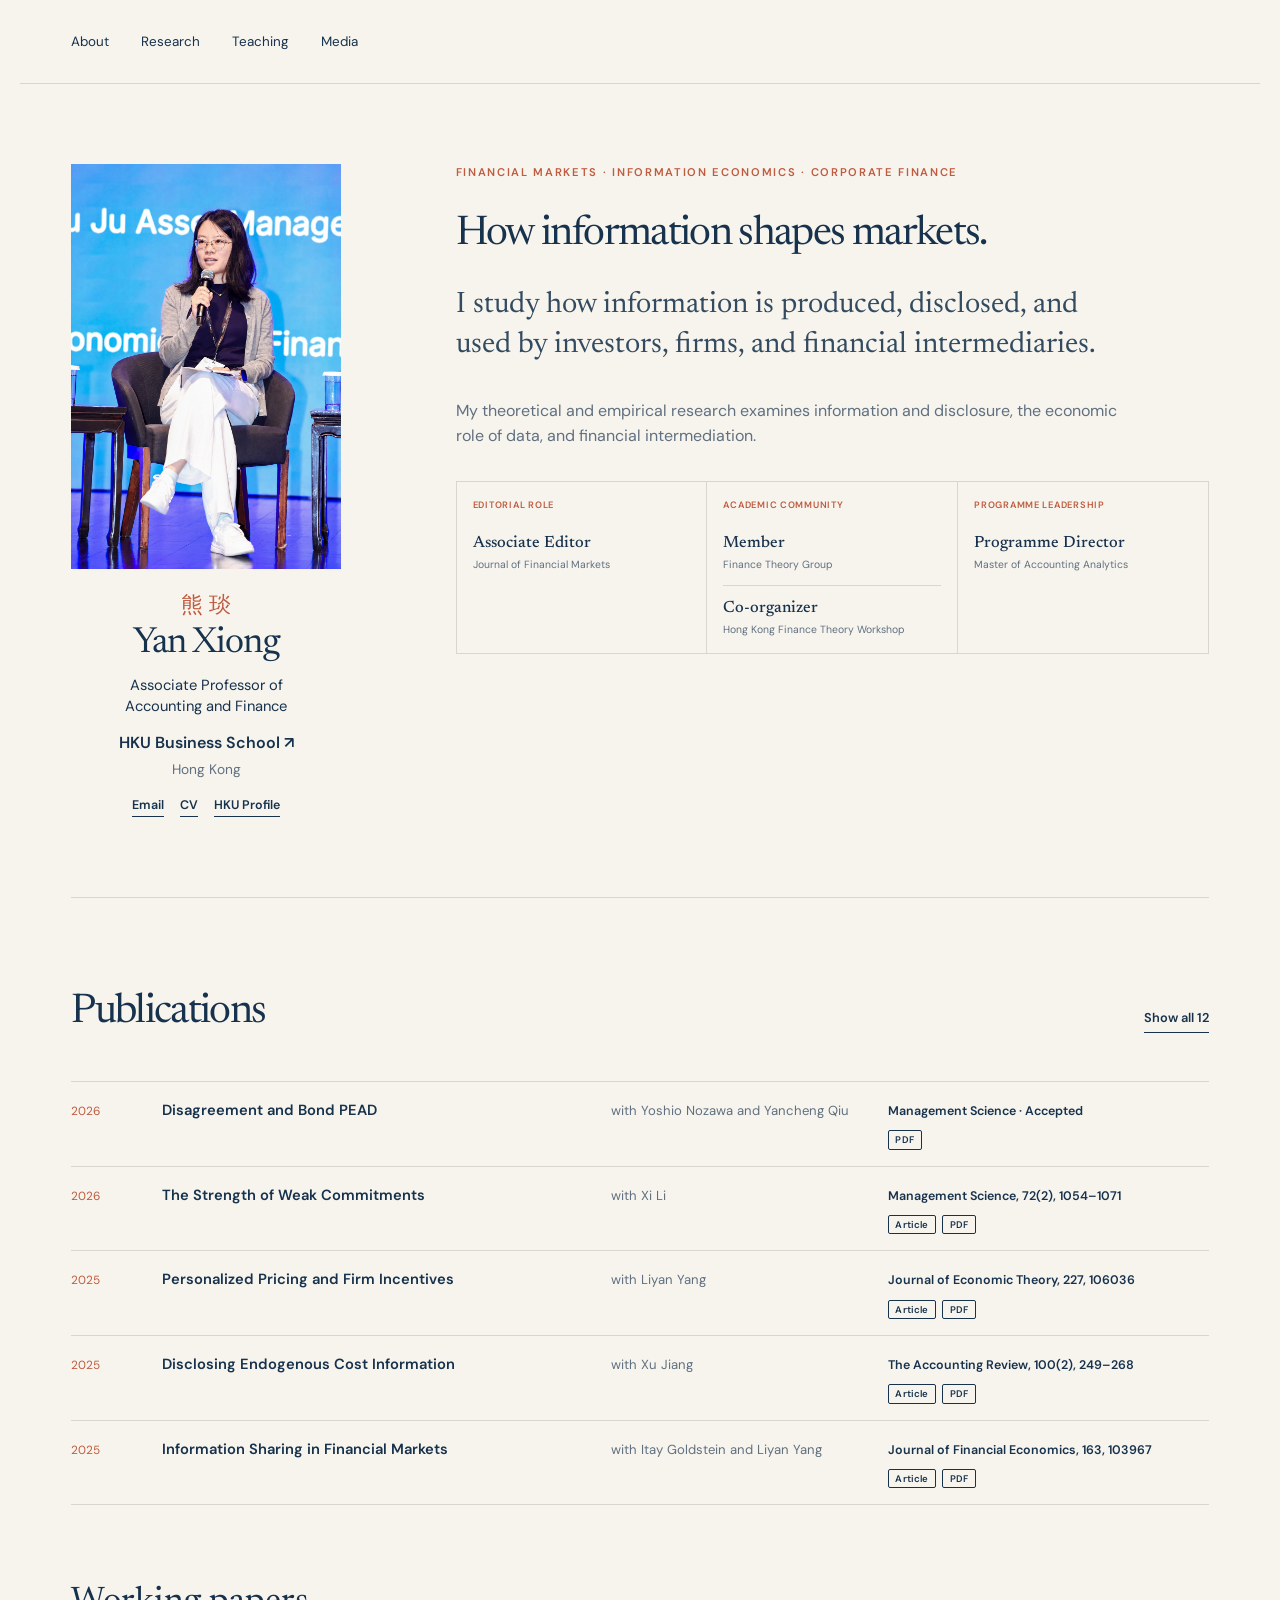
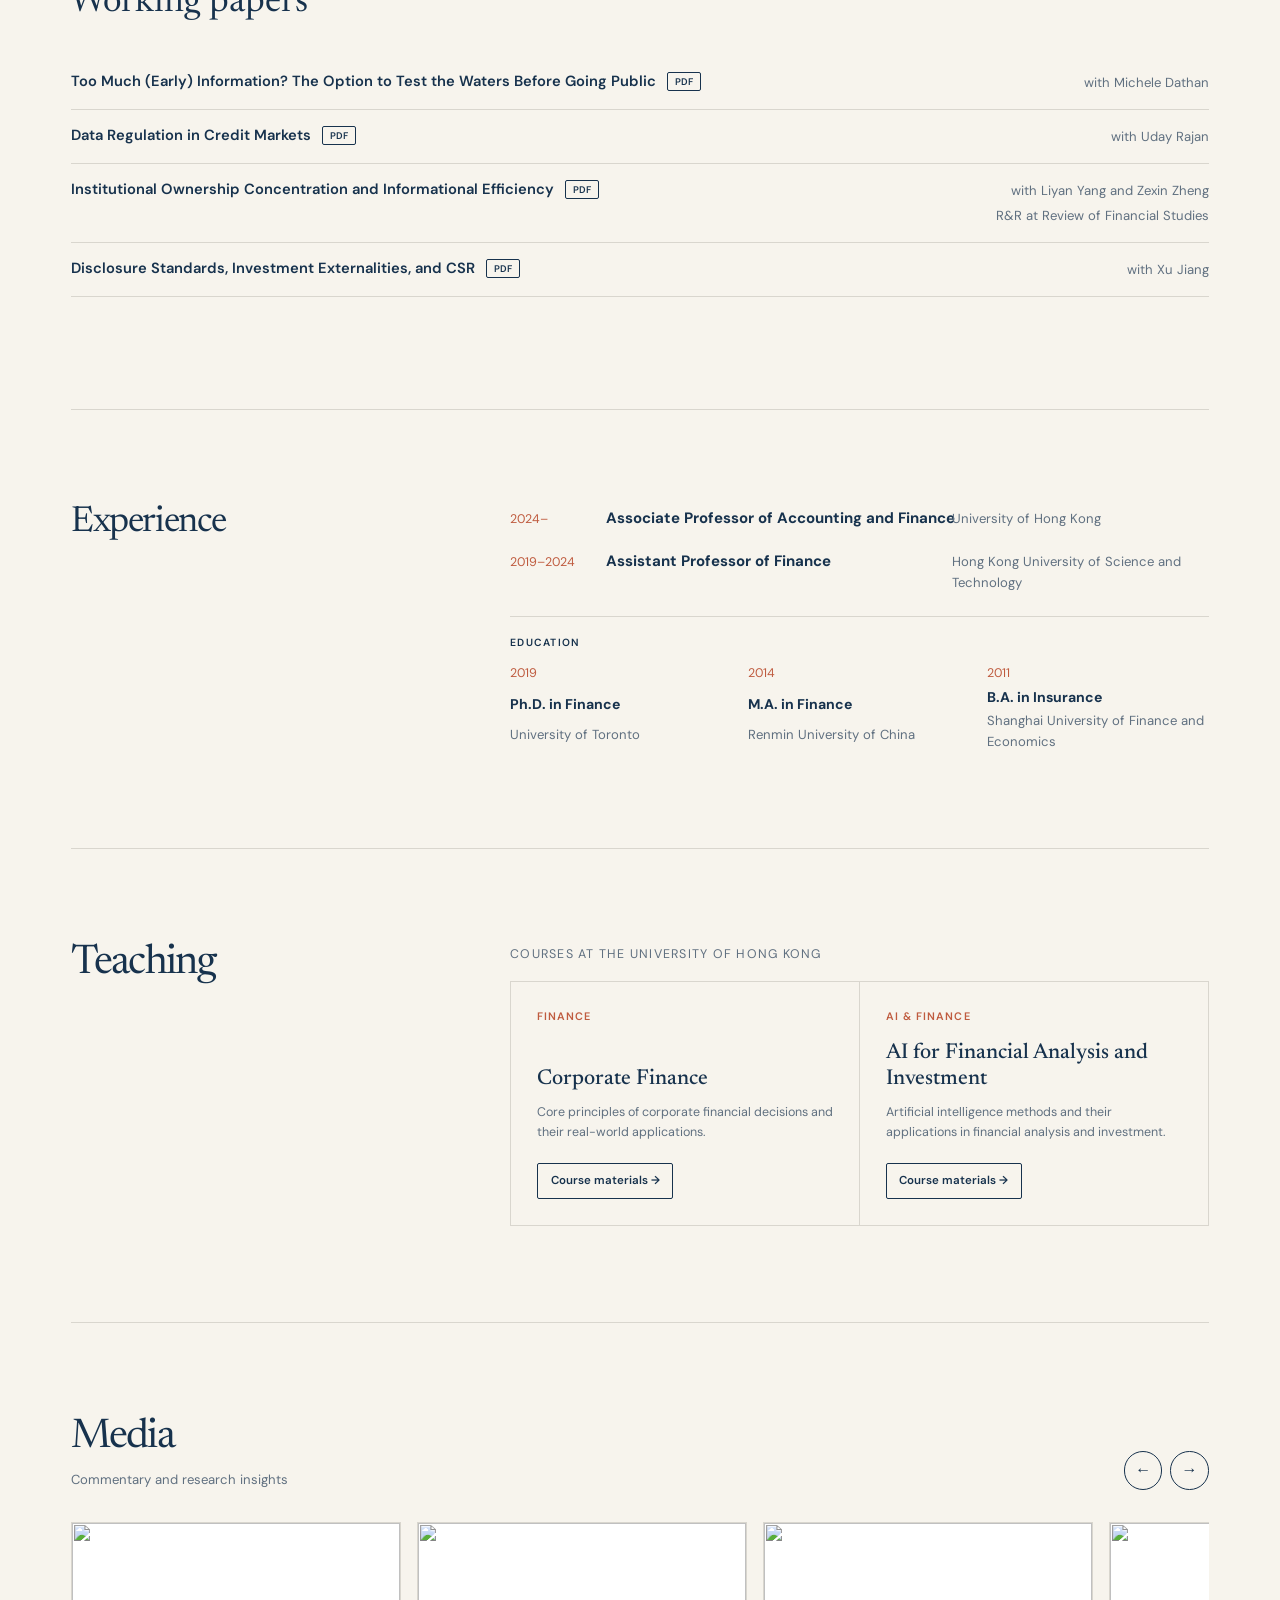
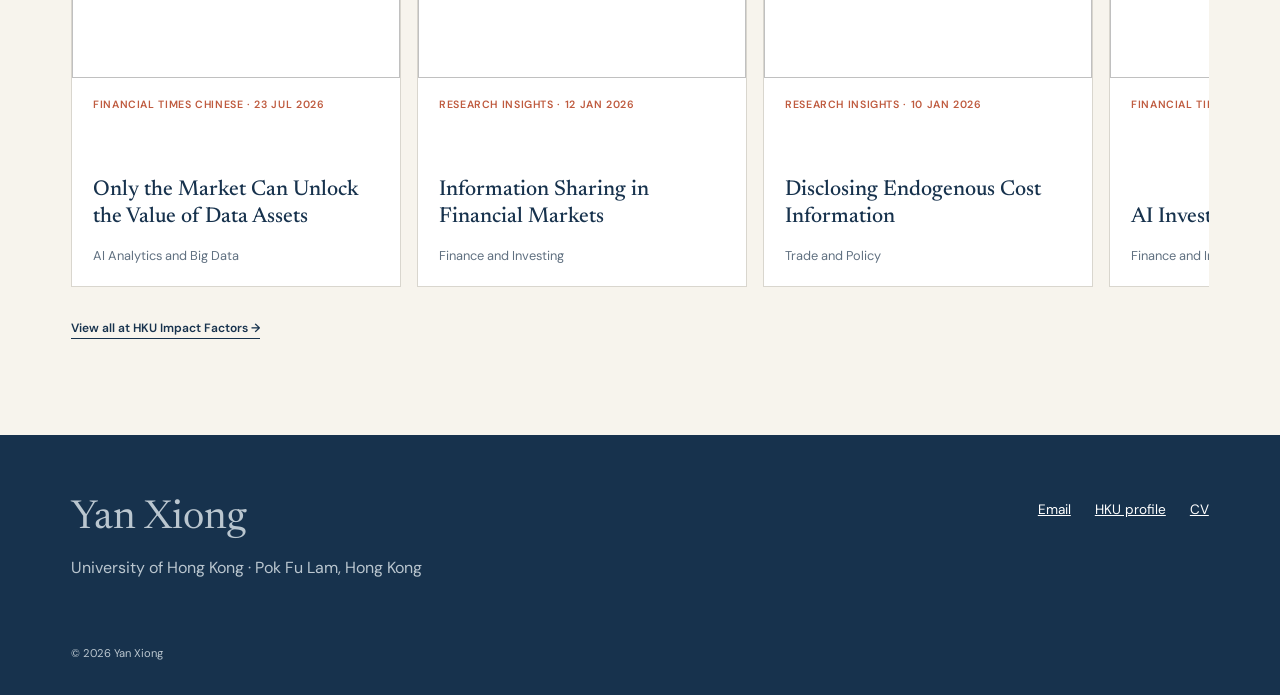
==== index.html @ a2488eec "Match working paper typography" ====
<!doctype html>
<html lang="en">
<head>
  <meta charset="utf-8">
  <meta name="viewport" content="width=device-width, initial-scale=1">
  <meta name="description" content="Yan Xiong is an Associate Professor of Accounting and Finance at the University of Hong Kong.">
  <meta name="theme-color" content="#17324d">
  <link rel="canonical" href="https://xiongyan2224.github.io/">
  <meta property="og:type" content="profile">
  <meta property="og:title" content="Yan Xiong | University of Hong Kong">
  <meta property="og:description" content="Yan Xiong is an Associate Professor of Accounting and Finance at the University of Hong Kong.">
  <meta property="og:url" content="https://xiongyan2224.github.io/">
  <meta property="og:image" content="https://xiongyan2224.github.io/assets/yan-xiong-full.png">
  <title>Yan Xiong | University of Hong Kong</title>
  <link rel="preconnect" href="https://fonts.googleapis.com">
  <link rel="preconnect" href="https://fonts.gstatic.com" crossorigin>
  <link href="https://fonts.googleapis.com/css2?family=DM+Sans:wght@400;500;600&family=Newsreader:opsz,wght@6..72,400;6..72,500&display=swap" rel="stylesheet">
  <link rel="stylesheet" href="styles.css?v=20260817-3">
  <script type="application/ld+json">
  {
    "@context": "https://schema.org",
    "@type": "Person",
    "name": "Yan Xiong",
    "alternateName": "熊琰",
    "url": "https://xiongyan2224.github.io/",
    "image": "https://xiongyan2224.github.io/assets/yan-xiong-full.png",
    "jobTitle": "Associate Professor of Accounting and Finance",
    "affiliation": {
      "@type": "CollegeOrUniversity",
      "name": "The University of Hong Kong",
      "url": "https://www.hku.hk/"
    },
    "sameAs": [
      "https://www.hkubs.hku.hk/people/yan-xiong/",
      "https://www.financetheory.org/members/yan-xiong"
    ]
  }
  </script>
</head>
<body>
  <a class="skip-link" href="#main">Skip to content</a>
  <header class="site-header">
    <nav aria-label="Primary navigation">
      <a href="#top">About</a>
      <a href="#research">Research</a>
      <a href="#teaching">Teaching</a>
      <a href="#media">Media</a>
    </nav>
  </header>

  <main id="main">
    <section class="hero" id="top">
      <aside class="profile" aria-label="Profile">
        <div class="portrait"><img src="assets/yan-xiong-full.png" alt="Yan Xiong speaking at a conference"></div>
        <p class="chinese-name">熊 琰</p>
        <h1>Yan Xiong</h1>
        <p class="role">Associate Professor of<br>Accounting and Finance</p>
        <a class="institution" href="https://www.hkubs.hku.hk/people/yan-xiong/">HKU Business School <span aria-hidden="true">↗</span></a>
        <p class="location">Hong Kong</p>
        <div class="profile-links"><a href="mailto:yanxiong@hku.hk">Email</a><a href="Academic_CV.pdf?v=20260817-2">CV</a><a href="https://www.hkubs.hku.hk/people/yan-xiong/">HKU Profile</a></div>
      </aside>
      <div class="hero-copy">
        <p class="eyebrow">Financial markets · Information economics · Corporate finance</p>
        <h2>How information shapes markets.</h2>
        <p class="intro">I study how information is produced, disclosed, and used by investors, firms, and financial intermediaries.</p>
        <p class="hero-detail">My theoretical and empirical research examines information and disclosure, the economic role of data, and financial intermediation.</p>
        <div class="academic-roles" aria-label="Academic roles">
          <div class="academic-role"><span>Editorial role</span><a href="https://www.sciencedirect.com/journal/journal-of-financial-markets/about/editorial-board"><strong>Associate Editor</strong><small>Journal of Financial Markets</small></a></div>
          <div class="academic-role"><span>Academic community</span><a href="https://www.financetheory.org/members/yan-xiong"><strong>Member</strong><small>Finance Theory Group</small></a><a class="secondary-role" href="https://sites.google.com/view/hongkongfinancetheoryworkshop"><strong>Co-organizer</strong><small>Hong Kong Finance Theory Workshop</small></a></div>
          <div class="academic-role"><span>Programme leadership</span><a href="https://masters.hkubs.hku.hk/our-programmes/master-of-accounting-analytics/"><strong>Programme Director</strong><small>Master of Accounting Analytics</small></a></div>
        </div>
      </div>
    </section>

    <section class="section" id="research" aria-labelledby="publications-title">
      <div class="section-heading">
        <div>
          <h2 id="publications-title">Publications</h2>
        </div>
        <button class="filter-toggle" type="button" aria-expanded="false" aria-controls="older-publications">Show all 12</button>
      </div>

      <ol class="papers">
        <li>
          <div class="paper-year">2026</div>
          <div><h3>Disagreement and Bond PEAD</h3><p>with Yoshio Nozawa and Yancheng Qiu</p><span class="journal">Management Science · Accepted</span><span class="paper-links"><a href="published-papers/2026_Bond_PEAD.pdf">PDF</a></span></div>
        </li>
        <li>
          <div class="paper-year">2026</div>
          <div><h3>The Strength of Weak Commitments</h3><p>with Xi Li</p><span class="journal">Management Science, 72(2), 1054–1071</span><span class="paper-links"><a href="https://doi.org/10.1287/mnsc.2023.02020">Article</a><a href="published-papers/2026_mgs_LiXIONG.pdf">PDF</a></span></div>
        </li>
        <li>
          <div class="paper-year">2025</div>
          <div><h3>Personalized Pricing and Firm Incentives</h3><p>with Liyan Yang</p><span class="journal">Journal of Economic Theory, 227, 106036</span><span class="paper-links"><a href="https://doi.org/10.1016/j.jet.2025.106036">Article</a><a href="published-papers/2025_PersonalizedPricing.pdf">PDF</a></span></div>
        </li>
        <li>
          <div class="paper-year">2025</div>
          <div><h3>Disclosing Endogenous Cost Information</h3><p>with Xu Jiang</p><span class="journal">The Accounting Review, 100(2), 249–268</span><span class="paper-links"><a href="https://doi.org/10.2308/TAR-2023-0296">Article</a><a href="published-papers/2025_Disclosing_Endogenous_Cost.pdf">PDF</a></span></div>
        </li>
        <li>
          <div class="paper-year">2025</div>
          <div><h3>Information Sharing in Financial Markets</h3><p>with Itay Goldstein and Liyan Yang</p><span class="journal">Journal of Financial Economics, 163, 103967</span><span class="paper-links"><a href="https://doi.org/10.1016/j.jfineco.2024.103967">Article</a><a href="published-papers/2025_InfoSharing.pdf">PDF</a></span></div>
        </li>
      </ol>

      <ol class="papers papers-older" id="older-publications" start="6" hidden>
        <li><div class="paper-year">2023</div><div><h3>Secret and Overt Information Acquisition in Financial Markets</h3><p>with Liyan Yang</p><span class="journal">Review of Financial Studies, 36(9), 3643–3692</span><span class="paper-links"><a href="https://doi.org/10.1093/rfs/hhad018">Article</a><a href="published-papers/2023_SecretOvert.pdf">PDF</a></span></div></li>
        <li><div class="paper-year">2023</div><div><h3>Why Is Certified Financial Reporting Mandatory? A Real Effects Perspective</h3><p>with Xu Jiang and Baohua Xin</p><span class="journal">Journal of Accounting Research, 61(1), 377–413</span><span class="paper-links"><a href="https://doi.org/10.1111/1475-679X.12469">Article</a><a href="published-papers/2023_Certified.pdf">PDF</a></span></div></li>
        <li><div class="paper-year">2023</div><div><h3>Channel Coordination of Storable Goods</h3><p>with Xi Li and Krista Li</p><span class="journal">Marketing Science, 42(3), 538–550</span><span class="paper-links"><a href="https://doi.org/10.1287/mksc.2022.1394">Article</a><a href="published-papers/2023_mktsci_full-copy.pdf">PDF</a></span></div></li>
        <li><div class="paper-year">2022</div><div><h3>Economic Consequences of Managerial Compensation Contract Disclosure</h3><p>with Xu Jiang</p><span class="journal">Journal of Accounting and Economics, 73(2–3), 101489</span><span class="paper-links"><a href="https://doi.org/10.1016/j.jacceco.2022.101489">Article</a><a href="published-papers/2022_EconomicConsequence.pdf">PDF</a></span></div></li>
        <li><div class="paper-year">2022</div><div><h3>Skill Acquisition and Data Sales</h3><p>with Shiyang Huang and Liyan Yang</p><span class="journal">Management Science, 68(8), 6116–6144</span><span class="paper-links"><a href="https://doi.org/10.1287/mnsc.2021.4117">Article</a><a href="published-papers/2022_SkillAcquistion.pdf">PDF</a></span></div></li>
        <li><div class="paper-year">2021</div><div><h3>Disclosure, Competition and Learning from Asset Prices</h3><p>with Liyan Yang</p><span class="journal">Journal of Economic Theory, 197, 105331</span><span class="paper-links"><a href="https://doi.org/10.1016/j.jet.2021.105331">Article</a><a href="published-papers/2021_DisclosureCompetition.pdf">PDF</a></span></div></li>
        <li><div class="paper-year">2021</div><div><div class="paper-title"><h3>Information Bias in the Proxy Advisory Market</h3><strong class="award">2022 RCFS Rising Scholar Award</strong></div><p>with Shichao Ma</p><span class="journal">Review of Corporate Finance Studies, 10(1), 82–135</span><span class="paper-links"><a href="https://doi.org/10.1093/rcfs/cfaa005">Article</a><a href="published-papers/2021_InfoBias.pdf">PDF</a></span></div></li>
      </ol>

      <div class="working-papers">
        <h3>Working papers</h3>
        <ul>
          <li><span>Too Much (Early) Information? The Option to Test the Waters Before Going Public <a class="work-pdf" href="papers/too-much-early-information.pdf">PDF</a></span><small>with Michele Dathan</small></li>
          <li><span>Data Regulation in Credit Markets <a class="work-pdf" href="papers/data-regulation-credit-markets.pdf">PDF</a></span><small>with Uday Rajan</small></li>
          <li><span>Institutional Ownership Concentration and Informational Efficiency <a class="work-pdf" href="papers/institutional-ownership-concentration.pdf">PDF</a></span><small>with Liyan Yang and Zexin Zheng<br><strong class="revision-status">R&amp;R at Review of Financial Studies</strong></small></li>
          <li><span>Disclosure Standards, Investment Externalities, and CSR <a class="work-pdf" href="papers/disclosure-standards-csr.pdf">PDF</a></span><small>with Xu Jiang</small></li>
        </ul>
      </div>
    </section>

    <section class="section split experience-compact" id="experience" aria-labelledby="experience-title">
      <div><h2 id="experience-title">Experience</h2></div>
      <div class="experience-content">
        <div class="appointment-list">
          <p><span>2024–</span><strong>Associate Professor of Accounting and Finance</strong><small>University of Hong Kong</small></p>
          <p><span>2019–2024</span><strong>Assistant Professor of Finance</strong><small>Hong Kong University of Science and Technology</small></p>
        </div>
        <p class="compact-label">Education</p>
        <div class="education-list">
          <p><span>2019</span><strong>Ph.D. in Finance</strong><small>University of Toronto</small></p>
          <p><span>2014</span><strong>M.A. in Finance</strong><small>Renmin University of China</small></p>
          <p><span>2011</span><strong>B.A. in Insurance</strong><small>Shanghai University of Finance and Economics</small></p>
        </div>
      </div>
    </section>

    <section class="section split" id="teaching" aria-labelledby="teaching-title">
      <div><h2 id="teaching-title">Teaching</h2></div>
      <div>
        <p class="teaching-intro">Courses at the University of Hong Kong</p>
        <div class="course-grid">
          <article>
            <span>Finance</span>
            <h3>Corporate Finance</h3>
            <p>Core principles of corporate financial decisions and their real-world applications.</p>
            <a class="course-link" href="teaching/corporate-finance/?v=2">Course materials <span aria-hidden="true">→</span></a>
          </article>
          <article>
            <span>AI &amp; Finance</span>
            <h3>AI for Financial Analysis and Investment</h3>
            <p>Artificial intelligence methods and their applications in financial analysis and investment.</p>
            <a class="course-link" href="teaching/ai-financial-analysis/">Course materials <span aria-hidden="true">→</span></a>
          </article>
        </div>
      </div>
    </section>

    <section class="section media-section" id="media" aria-labelledby="media-title">
      <div class="media-heading">
        <div><h2 id="media-title">Media</h2><p>Commentary and research insights</p></div>
        <div class="carousel-controls" aria-label="Media carousel controls"><button type="button" data-carousel="prev" aria-label="Previous articles">←</button><button type="button" data-carousel="next" aria-label="Next articles">→</button></div>
      </div>
      <div class="media-track" tabindex="0" aria-label="Media articles">
        <a class="media-card" href="https://impact.hkubs.hku.hk/only-the-market-can-unlock-the-value-of-data-assets/">
          <img src="https://impact.hkubs.hku.hk/wp-content/uploads/2026/07/292057-horizontal_rev.png" alt="" loading="lazy"><div class="media-card-copy"><span>Financial Times Chinese · 23 Jul 2026</span><h3>Only the Market Can Unlock the Value of Data Assets</h3><small>AI Analytics and Big Data</small></div>
        </a>
        <a class="media-card" href="https://impact.hkubs.hku.hk/information-sharing-in-financial-markets/">
          <img src="https://impact.hkubs.hku.hk/wp-content/uploads/2026/01/Information-sharing-in-financial-markets.jpg" alt="" loading="lazy"><div class="media-card-copy"><span>Research Insights · 12 Jan 2026</span><h3>Information Sharing in Financial Markets</h3><small>Finance and Investing</small></div>
        </a>
        <a class="media-card" href="https://impact.hkubs.hku.hk/disclosing-endogenous-cost-information/">
          <img src="https://impact.hkubs.hku.hk/wp-content/uploads/2026/01/Disclosing-Endogenous-Cost-Information.jpg" alt="" loading="lazy"><div class="media-card-copy"><span>Research Insights · 10 Jan 2026</span><h3>Disclosing Endogenous Cost Information</h3><small>Trade and Policy</small></div>
        </a>
        <a class="media-card" href="https://impact.hkubs.hku.hk/ai-investment-bubble/">
          <img src="https://impact.hkubs.hku.hk/wp-content/uploads/2026/01/AI-Bubble_Website.jpg" alt="" loading="lazy"><div class="media-card-copy"><span>Financial Times Chinese · 25 Dec 2025</span><h3>AI Investment Bubble?</h3><small>Finance and Investing</small></div>
        </a>
        <a class="media-card" href="https://impact.hkubs.hku.hk/the-rise-of-alternative-data-credit-market-analysis-in-the-ai-era/">
          <img src="https://impact.hkubs.hku.hk/wp-content/uploads/2025/07/ChatGPT-Image-Apr-22-2025-06_01_54-PM-847x560-c.webp" alt="" loading="lazy"><div class="media-card-copy"><span>Financial Times Chinese · 17 Apr 2025</span><h3>The Rise of Alternative Data: Credit Market Analysis in the AI Era</h3><small>Financial Regulation</small></div>
        </a>
      </div>
      <a class="media-all" href="https://impact.hkubs.hku.hk/authors/yan-xiong/">View all at HKU Impact Factors <span aria-hidden="true">→</span></a>
    </section>
  </main>

  <footer>
    <div><p class="footer-name">Yan Xiong</p><p>University of Hong Kong · Pok Fu Lam, Hong Kong</p></div>
    <div class="footer-links"><a href="mailto:yanxiong@hku.hk">Email</a><a href="https://www.hkubs.hku.hk/people/yan-xiong/">HKU profile</a><a href="Academic_CV.pdf?v=20260817-2">CV</a></div>
    <p class="copyright">© <span id="year"></span> Yan Xiong</p>
  </footer>
  <script src="script.js"></script>
</body>
</html>
---- styles.css ----
:root { --ink:#17324d; --muted:#607080; --paper:#f7f4ed; --white:#fff; --line:#d9d6ce; --accent:#bf5b3f; --soft:#e9eff2; }
* { box-sizing:border-box; }
html { scroll-behavior:smooth; }
body { margin:0; color:var(--ink); background:var(--paper); font-family:"DM Sans",sans-serif; line-height:1.6; }
a { color:inherit; }
.skip-link { position:fixed; left:1rem; top:-4rem; z-index:20; background:var(--ink); color:white; padding:.6rem 1rem; }
.skip-link:focus { top:1rem; }
.site-header { height:84px; max-width:1240px; margin:auto; padding:0 4vw; display:flex; align-items:center; justify-content:flex-start; border-bottom:1px solid var(--line); }
.wordmark { text-decoration:none; font-family:"Newsreader",serif; font-size:1.45rem; font-weight:500; letter-spacing:-.05em; }
nav { display:flex; align-items:center; gap:2rem; font-size:.84rem; }
nav a { text-decoration:none; }
nav a:hover, nav a:focus-visible { color:var(--accent); }
.nav-cv { border:1px solid var(--ink); border-radius:100px; padding:.4rem .85rem; }
main, footer { max-width:1240px; margin:auto; padding-left:4vw; padding-right:4vw; }
.hero { display:grid; grid-template-columns:.58fr 1.42fr; align-items:start; gap:6vw; padding-top:4rem; padding-bottom:5rem; }
.eyebrow,.card-label { font-size:.7rem; font-weight:600; letter-spacing:.15em; text-transform:uppercase; color:var(--accent); }
h1,h2 { font-family:"Newsreader",serif; font-weight:400; letter-spacing:-.04em; line-height:.95; margin:0; }
h1 { font-size:clamp(2.8rem,5vw,4.3rem); }
h2 { font-size:clamp(2rem,3.2vw,3rem); }
.profile { align-self:start; width:100%; max-width:270px; padding-top:1rem; display:flex; flex-direction:column; align-items:center; text-align:center; }
.portrait { width:100%; max-width:270px; aspect-ratio:2/3; overflow:hidden; background:#dce5e9; }
.portrait img { width:100%; height:100%; display:block; object-fit:contain; object-position:center; }
.chinese-name { width:100%; margin:1.15rem 0 .15rem; font-family:"FangSong","STFangsong","FangSong_GB2312",serif; font-size:1.4rem; color:var(--accent); text-align:center; }
.profile h1 { margin:0; font-size:2.25rem; line-height:1.05; letter-spacing:-.025em; }
.role { margin:.7rem 0 0; font-size:.92rem; line-height:1.45; }
.institution { display:inline-block; margin-top:.8rem; font-weight:600; text-decoration:none; }
.location { margin:.15rem 0 1rem; color:var(--muted); font-size:.86rem; }
.profile-links { display:flex; flex-wrap:wrap; justify-content:center; gap:.7rem 1rem; font-size:.78rem; font-weight:600; }
.profile-links a,.text-link { text-decoration:none; border-bottom:1px solid var(--ink); }
.hero-copy { padding-top:1rem; }
.hero-copy .eyebrow { margin:0 0 2.1rem; }
.hero-copy h2 { max-width:780px; }
.intro { max-width:660px; margin:2rem 0; font-family:"Newsreader",serif; font-size:clamp(1.4rem,2.3vw,2rem); line-height:1.35; color:#334b60; }
.hero-detail { max-width:690px; color:var(--muted); font-size:1rem; }
.academic-roles { display:grid; grid-template-columns:repeat(3,1fr); gap:1px; margin-top:2rem; border:1px solid var(--line); background:var(--line); }
.academic-role { min-width:0; padding:1rem; background:var(--paper); color:var(--ink); display:flex; flex-direction:column; }
.academic-role>span { margin-bottom:1.3rem; color:var(--accent); font-size:.58rem; font-weight:600; letter-spacing:.08em; text-transform:uppercase; }
.academic-role>a { color:var(--ink); text-decoration:none; display:flex; flex-direction:column; }
.academic-role>a:hover strong,.academic-role>a:focus-visible strong { color:var(--accent); }
.academic-role strong { font:500 1.02rem/1.2 "Newsreader",serif; }
.academic-role small { margin-top:.3rem; color:var(--muted); font-size:.65rem; line-height:1.35; }
.academic-role .secondary-role { margin-top:.8rem; padding-top:.8rem; border-top:1px solid var(--line); }
.actions { display:flex; flex-wrap:wrap; gap:.75rem; }
.hero-copy .actions { align-items:center; gap:1.5rem; margin-top:2rem; padding-top:0; }
.hero-experience { margin-top:2.2rem; padding-top:1.3rem; border-top:1px solid var(--line); }
.hero-experience-label { margin:0 0 .65rem; color:var(--ink); font-size:.65rem; font-weight:600; letter-spacing:.12em; text-transform:uppercase; }
.hero-experience-row { display:grid; grid-template-columns:80px minmax(240px,1fr) 1fr; gap:1rem; align-items:baseline; padding:.45rem 0; }
.hero-experience-row>span,.hero-education-grid span { color:var(--accent); font-size:.7rem; }
.hero-experience-row strong { font-size:.78rem; }
.hero-experience-row small { color:var(--muted); font-size:.72rem; }
.education-label-inline { margin-top:1rem; padding-top:.9rem; border-top:1px solid rgba(217,214,206,.7); }
.hero-education-grid { display:grid; grid-template-columns:repeat(3,1fr); gap:1rem; }
.hero-education-grid p { margin:0; display:grid; gap:.12rem; }
.hero-education-grid strong { font-size:.75rem; }
.hero-education-grid small { color:var(--muted); font-size:.68rem; line-height:1.35; }
.experience-compact { padding-top:3.75rem; padding-bottom:3.75rem; }
.experience-compact h2 { font-size:clamp(1.9rem,2.8vw,2.6rem); }
.appointment-list p { margin:0; padding:0 0 1.2rem; display:grid; grid-template-columns:80px minmax(330px,1.25fr) 1fr; gap:1rem; align-items:baseline; }
.appointment-list span,.education-list span { color:var(--accent); font-size:.78rem; }
.appointment-list strong { font-size:.94rem; white-space:nowrap; }
.appointment-list small,.education-list small { color:var(--muted); font-size:.82rem; }
.compact-label { margin:.25rem 0 .8rem; padding-top:1.1rem; border-top:1px solid var(--line); font-size:.65rem; font-weight:600; letter-spacing:.12em; text-transform:uppercase; }
.education-list { display:grid; grid-template-columns:repeat(3,1fr); gap:1rem; }
.education-list p { margin:0; display:grid; gap:.12rem; }
.education-list strong { font-size:.88rem; }
.button { text-decoration:none; display:inline-flex; padding:.75rem 1.15rem; border-radius:3px; font-size:.88rem; font-weight:600; }
.button.primary { background:var(--ink); color:white; }
.button.secondary { border:1px solid var(--ink); }
.button:hover { transform:translateY(-2px); }
.section { padding:6rem 0; border-top:1px solid var(--line); }
.research-strip,.split { display:grid; grid-template-columns:1fr 2fr; gap:7vw; }
.section-lead { margin:0; max-width:750px; font-family:"Newsreader",serif; font-size:clamp(1.8rem,3.5vw,3rem); line-height:1.25; }
.research-grid { display:grid; grid-template-columns:1fr 1fr; gap:1px; margin-top:3.5rem; background:var(--line); border:1px solid var(--line); }
.research-grid article { background:var(--paper); padding:2rem; min-height:210px; }
.research-grid h3 { font:500 1.5rem "Newsreader",serif; margin:0 0 .5rem; }
.research-grid p { color:var(--muted); font-size:.86rem; margin:0; }
.section-heading { display:flex; justify-content:space-between; align-items:end; margin-bottom:3rem; }
.filter-toggle { border:0; border-bottom:1px solid var(--ink); background:transparent; padding:.4rem 0; color:var(--ink); font:600 .8rem "DM Sans",sans-serif; cursor:pointer; }
.papers { list-style:none; margin:0; padding:0; border-top:1px solid var(--line); }
.papers li { display:grid; grid-template-columns:72px 1fr; gap:1.2rem; padding:1rem 0; border-bottom:1px solid var(--line); align-items:baseline; }
.papers li>div:last-child { display:grid; grid-template-columns:minmax(260px,2fr) minmax(180px,1.2fr) minmax(250px,1.5fr); column-gap:1.25rem; row-gap:.15rem; align-items:baseline; }
.paper-year { font-size:.74rem; color:var(--accent); padding-top:.25rem; }
.papers h3 { font-family:"DM Sans",sans-serif; font-size:.92rem; font-weight:600; line-height:1.35; margin:0; }
.papers h3 a { color:inherit; text-decoration:none; }
.timeline h3 { font-family:"Newsreader",serif; font-size:1.2rem; font-weight:500; line-height:1.25; margin:0; }
.papers p { margin:0; color:var(--muted); font-size:.82rem; }
.journal { font-size:.78rem; font-weight:600; }
.pdf-pending { display:inline-block; margin-left:.45rem; color:var(--muted); font-size:.62rem; font-weight:500; white-space:nowrap; }
.paper-links { grid-column:3; display:inline-flex; align-items:center; justify-self:start; gap:.35rem; margin:.38rem 0 0; }
.paper-links a,.paper-links > span { color:var(--accent); font-size:.66rem; font-weight:600; line-height:1.25; letter-spacing:.02em; text-decoration:none; white-space:nowrap; }
.paper-links a { padding:.18rem .42rem; border:1px solid var(--ink); border-radius:2px; color:var(--ink); font-size:.6rem; line-height:1.2; transition:background-color .2s ease,color .2s ease; }
.paper-links a:hover,.paper-links a:focus-visible { background:var(--ink); color:white; }
.paper-links > span { color:var(--muted); font-weight:400; }
.paper-actions { display:inline-flex; gap:.3rem; margin-left:.6rem; vertical-align:middle; }
.paper-actions a,.paper-actions .pdf-disabled { padding:.18rem .42rem; border:1px solid var(--ink); border-radius:2px; font-size:.6rem; font-weight:600; line-height:1.2; text-decoration:none; }
.paper-actions a { color:var(--ink); }
.paper-actions a:hover,.paper-actions a:focus-visible { background:var(--ink); color:white; }
.paper-actions .pdf-disabled { border-color:var(--line); color:var(--muted); cursor:not-allowed; opacity:.7; }
.work-link { display:inline-block; margin-left:.45rem; color:var(--accent); font-size:.68rem; font-weight:600; text-decoration:none; }
.work-pdf { display:inline-block; margin-left:.45rem; padding:.18rem .42rem; border:1px solid var(--ink); border-radius:2px; color:var(--ink); font-size:.6rem; font-weight:600; line-height:1.2; text-decoration:none; vertical-align:middle; }
.work-pdf:hover,.work-pdf:focus-visible { background:var(--ink); color:white; }
.work-pdf.pdf-disabled { border-color:var(--line); color:var(--muted); opacity:.7; cursor:not-allowed; }
.award { display:table; margin-top:.35rem; padding:.18rem .45rem; border-radius:2px; background:#f1ddd5; color:#8f3f2c; font-size:.68rem; font-weight:600; line-height:1.35; }
.working-papers { margin-top:5rem; margin-left:0; }
.working-papers h3 { font:400 2.2rem "Newsreader",serif; }
.working-papers ul { list-style:none; padding:0; }
.working-papers li { padding:1rem 0; border-bottom:1px solid var(--line); display:flex; justify-content:space-between; gap:2rem; }
.working-papers li>span { font-size:.92rem; font-weight:600; line-height:1.35; }
.working-papers small { color:var(--muted); max-width:42%; text-align:right; font-size:.82rem; }
.revision-status { display:inline-block; margin-top:.25rem; color:inherit; font-weight:400; }
.timeline article { display:grid; grid-template-columns:120px 1fr; padding:0 0 2rem; }
.timeline article>span { color:var(--accent); font-size:.78rem; }
.timeline p { color:var(--muted); margin:.35rem 0; }
.timeline-divider { margin:.25rem 0 1.5rem !important; padding-top:1.5rem; border-top:1px solid var(--line); color:var(--ink) !important; font-size:.7rem !important; font-weight:600; letter-spacing:.12em; text-transform:uppercase; }
.timeline .education-entry { padding-bottom:1.25rem; }
.degrees p { display:flex; justify-content:space-between; gap:2rem; border-bottom:1px solid var(--line); padding:0 0 1rem; margin:0 0 1.2rem; }
.degrees span { color:var(--muted); text-align:right; }
.editorial-copy { max-width:720px; font:400 1.55rem/1.45 "Newsreader",serif; }
.editorial-copy p { margin-top:0; }
.editorial-copy .muted-note { color:var(--muted); font:400 .82rem/1.6 "DM Sans",sans-serif; }
.media-heading { display:flex; align-items:end; justify-content:space-between; margin-bottom:2rem; }
.media-heading p { margin:.7rem 0 0; color:var(--muted); font-size:.82rem; }
.carousel-controls { display:flex; gap:.5rem; }
.carousel-controls button { width:2.4rem; height:2.4rem; border:1px solid var(--ink); border-radius:50%; background:transparent; color:var(--ink); font-size:1rem; cursor:pointer; }
.carousel-controls button:hover,.carousel-controls button:focus-visible { background:var(--ink); color:white; }
.media-track { display:flex; gap:1rem; overflow-x:auto; scroll-snap-type:x mandatory; scrollbar-width:none; padding-bottom:.5rem; }
.media-track::-webkit-scrollbar { display:none; }
.media-card { flex:0 0 min(330px,82vw); min-height:365px; border:1px solid var(--line); background:var(--white); color:var(--ink); text-decoration:none; display:flex; flex-direction:column; overflow:hidden; scroll-snap-align:start; transition:transform .18s ease,border-color .18s ease; }
.media-card:hover,.media-card:focus-visible { transform:translateY(-3px); border-color:var(--ink); }
.media-card>img { width:100%; height:155px; display:block; object-fit:cover; }
.media-card-copy { flex:1; padding:1.2rem 1.3rem; display:flex; flex-direction:column; }
.media-card-copy>span { color:var(--accent); font-size:.66rem; font-weight:600; text-transform:uppercase; letter-spacing:.06em; }
.media-card h3 { margin:auto 0 1rem; font:500 1.35rem/1.22 "Newsreader",serif; }
.media-card small { color:var(--muted); font-size:.8rem; }
.media-all { display:inline-block; margin-top:1.5rem; color:var(--ink); text-decoration:none; border-bottom:1px solid var(--ink); font-size:.75rem; font-weight:600; }
.teaching-intro { margin:0 0 1rem; color:var(--muted); font-size:.78rem; text-transform:uppercase; letter-spacing:.1em; }
.course-grid { display:grid; grid-template-columns:1fr 1fr; gap:1px; background:var(--line); border:1px solid var(--line); }
.course-grid article { min-height:210px; padding:1.6rem; background:var(--paper); display:flex; flex-direction:column; }
.course-grid article>span { color:var(--accent); font-size:.68rem; font-weight:600; text-transform:uppercase; letter-spacing:.1em; }
.course-grid h3 { margin:auto 0 .65rem; font:500 1.35rem/1.2 "Newsreader",serif; }
.course-grid article:nth-child(2) h3 { padding-top:1rem; }
.course-grid p { margin:0; color:var(--muted); font-size:.78rem; }
.course-link { align-self:flex-start; margin-top:1.2rem; padding:.5rem .8rem; border:1px solid var(--ink); border-radius:2px; color:var(--ink); text-decoration:none; font-size:.72rem; font-weight:600; }
.course-link:hover,.course-link:focus-visible { background:var(--ink); color:white; }
footer { min-height:260px; padding-top:4rem; padding-bottom:2rem; background:var(--ink); color:white; display:grid; grid-template-columns:1fr auto; gap:2rem; position:relative; }
footer::before { content:""; position:absolute; top:0; bottom:0; left:50%; width:100vw; transform:translateX(-50%); background:var(--ink); z-index:-1; }
.footer-name { font:400 2.5rem "Newsreader",serif; margin:0; }
footer p { color:#bac6cf; }
.footer-links { display:flex; gap:1.5rem; align-items:start; font-size:.85rem; }
.copyright { grid-column:1/-1; align-self:end; margin:0; font-size:.7rem; }
@media (max-width:760px) {
  .site-header { height:auto; padding-top:1.2rem; padding-bottom:1.2rem; }
  nav { gap:.8rem; font-size:.72rem; }
  .hero { grid-template-columns:1fr; padding-top:3rem; }
  .hero-copy { padding-top:0; padding-bottom:0; display:block; }
  .hero-copy .actions { margin-top:2rem; padding-top:0; }
  .hero-experience-row { grid-template-columns:65px 1fr; gap:.25rem .75rem; }
  .hero-experience-row small { grid-column:2; }
  .hero-education-grid { grid-template-columns:1fr; }
  .academic-roles { grid-template-columns:1fr; }
  .academic-role>span { margin-bottom:.45rem; }
  .appointment-list p { grid-template-columns:65px 1fr; gap:.25rem .75rem; }
  .appointment-list strong { white-space:normal; }
  .appointment-list small { grid-column:2; }
  .education-list { grid-template-columns:1fr; }
  .profile { max-width:220px; margin-left:auto; margin-right:auto; }
  .portrait { max-width:220px; }
  .research-grid { grid-template-columns:1fr; }
  .research-strip,.split { grid-template-columns:1fr; gap:2.5rem; }
  .section { padding:4.5rem 0; }
  .papers li { grid-template-columns:58px 1fr; gap:1rem; }
  .papers li>div:last-child { display:block; }
  .papers p { margin:.2rem 0; }
  .paper-links { display:flex; width:max-content; margin-top:.45rem; }
  .working-papers { margin-left:0; }
  .working-papers li,.degrees p { flex-direction:column; gap:.25rem; }
  .working-papers small,.degrees span { max-width:none; text-align:left; }
  .timeline article { grid-template-columns:90px 1fr; }
  .course-grid { grid-template-columns:1fr; }
  footer { grid-template-columns:1fr; }
  .copyright { grid-column:auto; }
}
@media (prefers-reduced-motion:reduce) { html { scroll-behavior:auto; } .button:hover { transform:none; } }
.course-page main { max-width:900px; min-height:100vh; padding-top:12vh; }
.course-page h1 { max-width:800px; margin:.8rem 0 2rem; }
.course-page main>p:last-child { max-width:620px; color:var(--muted); font:400 1.3rem/1.5 "Newsreader",serif; }
.back-link { display:inline-block; margin-bottom:5rem; text-decoration:none; border-bottom:1px solid var(--ink); font-size:.78rem; font-weight:600; }
.access-panel { max-width:680px; margin-top:3rem; padding:2rem; border:1px solid var(--line); background:var(--white); }
.access-status { margin:0 0 1.3rem !important; color:var(--accent) !important; font:600 .68rem/1.4 "DM Sans",sans-serif !important; letter-spacing:.1em; text-transform:uppercase; }
.access-panel h2 { margin:0 0 .8rem; font-size:2rem; }
.access-panel>p:not(.access-status):not(.access-note) { color:var(--muted); font-size:.88rem; }
.access-form { margin-top:2rem; }
.access-form label { display:block; margin-bottom:.45rem; font-size:.72rem; font-weight:600; }
.access-form>div { display:flex; gap:.6rem; }
.access-form input { flex:1; min-width:0; padding:.75rem .85rem; border:1px solid var(--line); background:var(--paper); color:var(--ink); font:inherit; }
.access-form button { padding:.75rem 1rem; border:1px solid var(--ink); background:var(--ink); color:white; font:600 .75rem "DM Sans",sans-serif; }
.access-form input:disabled,.access-form button:disabled { cursor:not-allowed; opacity:.55; }
.access-note { margin:1rem 0 0 !important; color:var(--muted) !important; font:400 .7rem/1.5 "DM Sans",sans-serif !important; }
@media (max-width:560px) { .access-form>div { flex-direction:column; } }
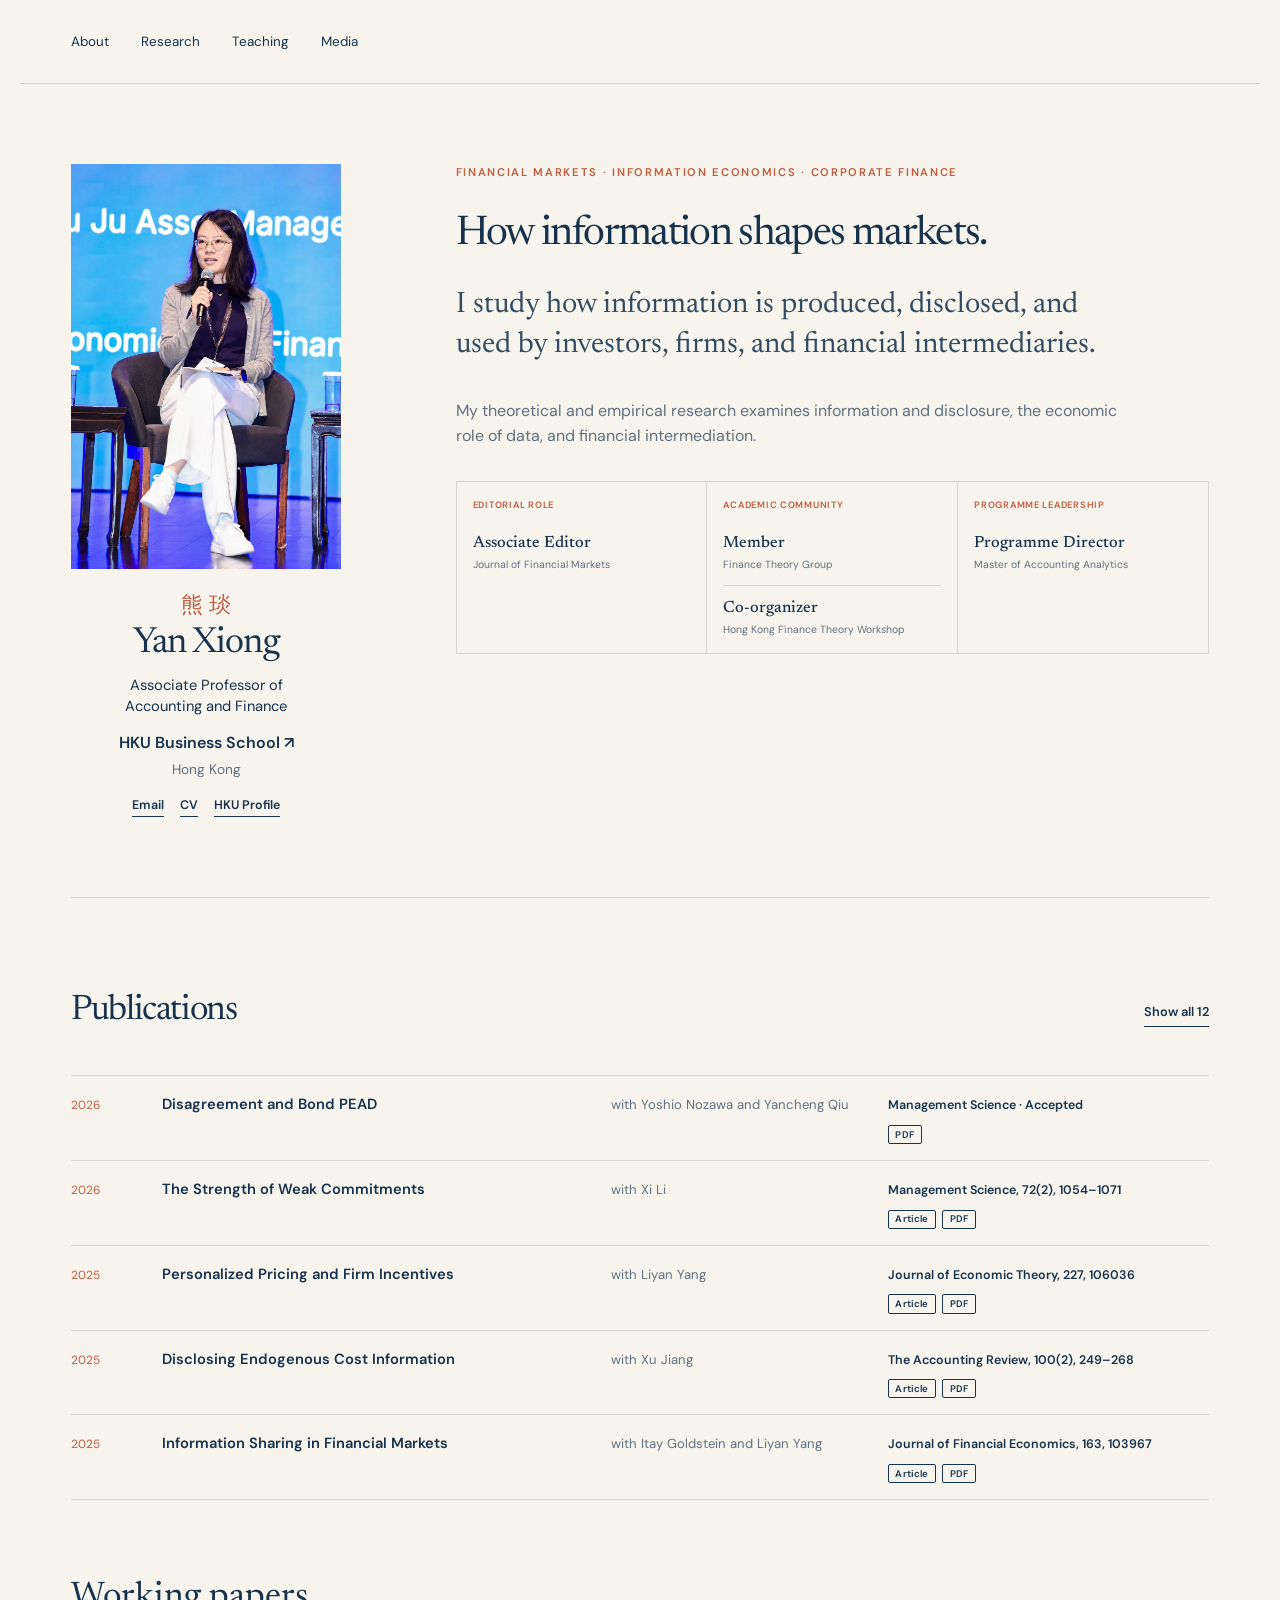
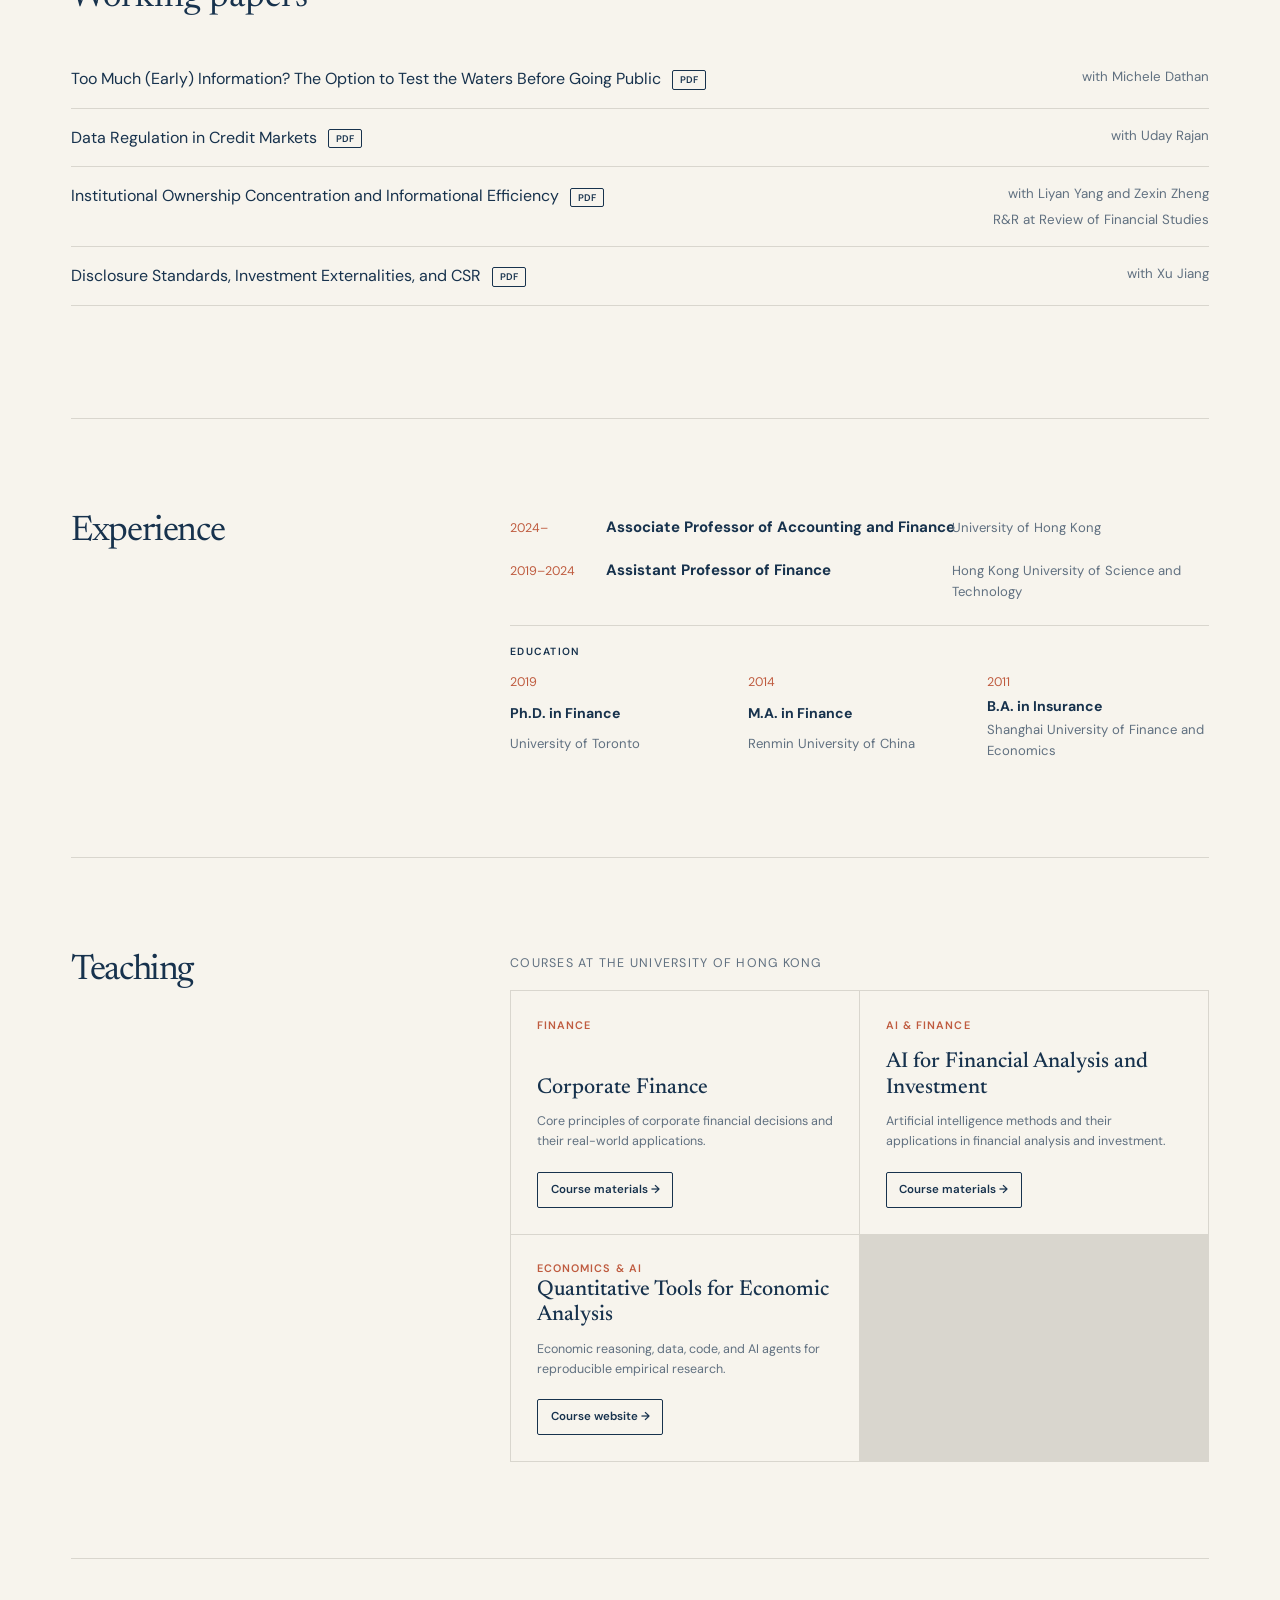
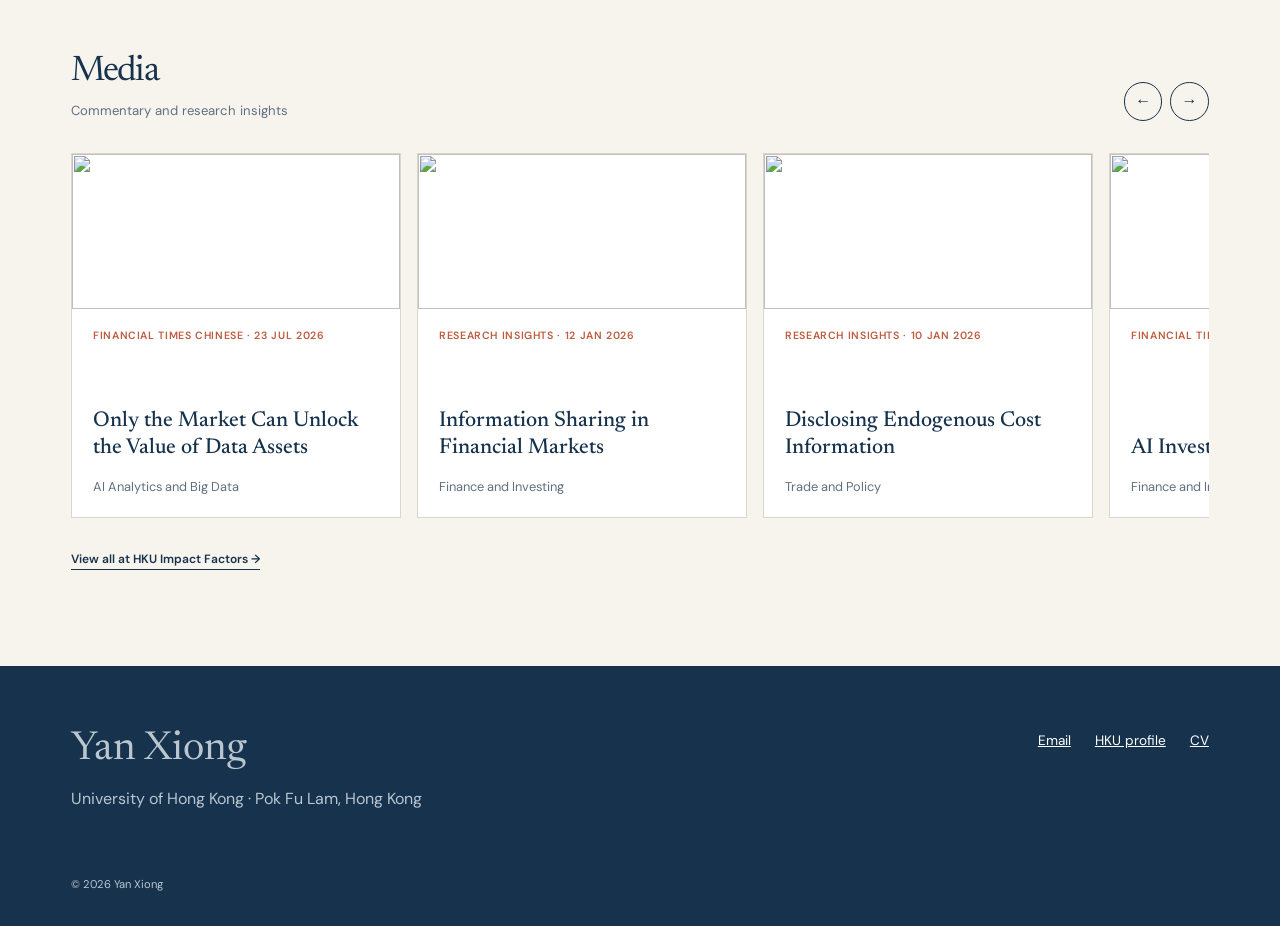
==== commit b522085f: "Add ECO6067 Lecture 1 interactive slides" ====
--- a/index.html
+++ b/index.html
@@ -157,6 +157,12 @@
             <p>Artificial intelligence methods and their applications in financial analysis and investment.</p>
             <a class="course-link" href="teaching/ai-financial-analysis/">Course materials <span aria-hidden="true">→</span></a>
           </article>
+          <article>
+            <span>Economics &amp; AI</span>
+            <h3>Quantitative Tools for Economic Analysis</h3>
+            <p>Economic reasoning, data, code, and AI agents for reproducible empirical research.</p>
+            <a class="course-link" href="teaching/quantitative-tools/">Course website <span aria-hidden="true">→</span></a>
+          </article>
         </div>
       </div>
     </section>
--- a/styles.css
+++ b/styles.css
@@ -68,6 +68,7 @@
 .button.secondary { border:1px solid var(--ink); }
 .button:hover { transform:translateY(-2px); }
 .section { padding:6rem 0; border-top:1px solid var(--line); }
+.section h2 { font-size:2.2rem; }
 .research-strip,.split { display:grid; grid-template-columns:1fr 2fr; gap:7vw; }
 .section-lead { margin:0; max-width:750px; font-family:"Newsreader",serif; font-size:clamp(1.8rem,3.5vw,3rem); line-height:1.25; }
 .research-grid { display:grid; grid-template-columns:1fr 1fr; gap:1px; margin-top:3.5rem; background:var(--line); border:1px solid var(--line); }
@@ -105,8 +106,7 @@
 .working-papers h3 { font:400 2.2rem "Newsreader",serif; }
 .working-papers ul { list-style:none; padding:0; }
 .working-papers li { padding:1rem 0; border-bottom:1px solid var(--line); display:flex; justify-content:space-between; gap:2rem; }
-.working-papers li>span { font-size:.92rem; font-weight:600; line-height:1.35; }
-.working-papers small { color:var(--muted); max-width:42%; text-align:right; font-size:.82rem; }
+.working-papers small { color:var(--muted); max-width:42%; text-align:right; }
 .revision-status { display:inline-block; margin-top:.25rem; color:inherit; font-weight:400; }
 .timeline article { display:grid; grid-template-columns:120px 1fr; padding:0 0 2rem; }
 .timeline article>span { color:var(--accent); font-size:.78rem; }
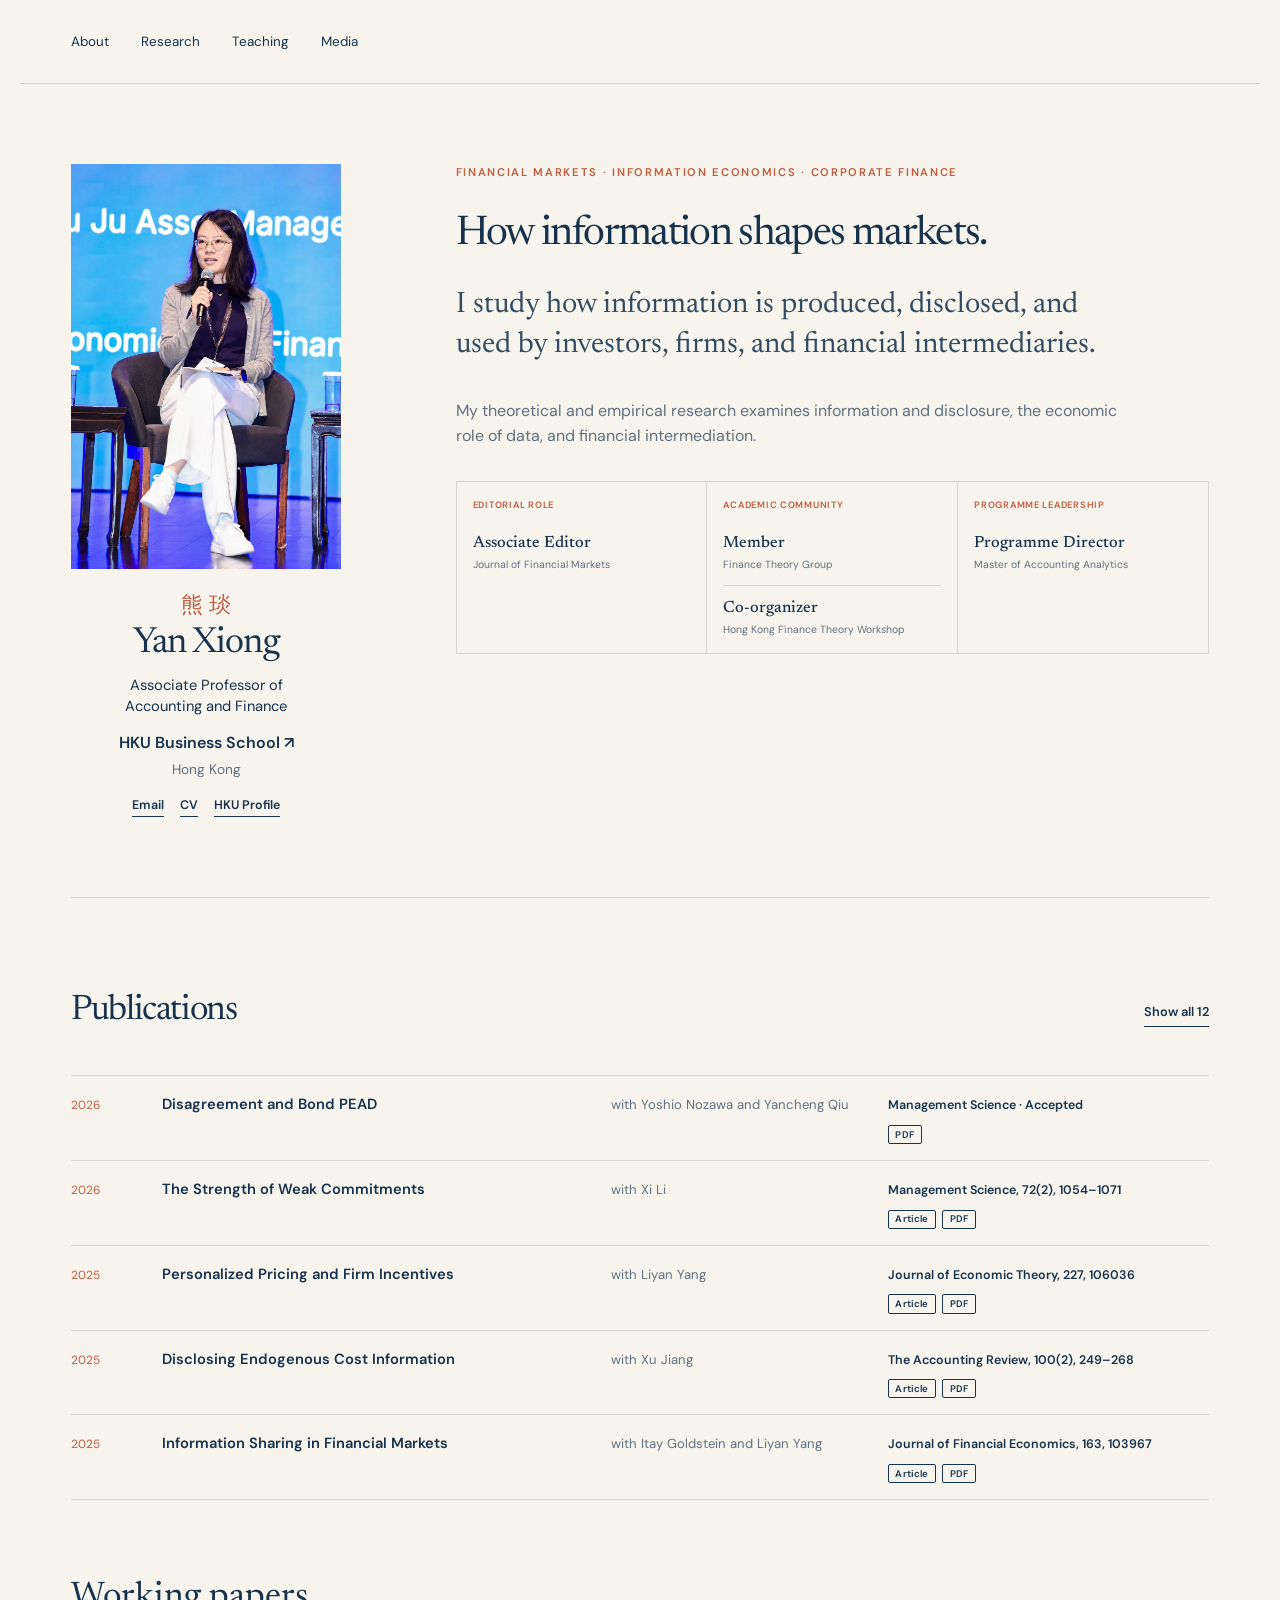
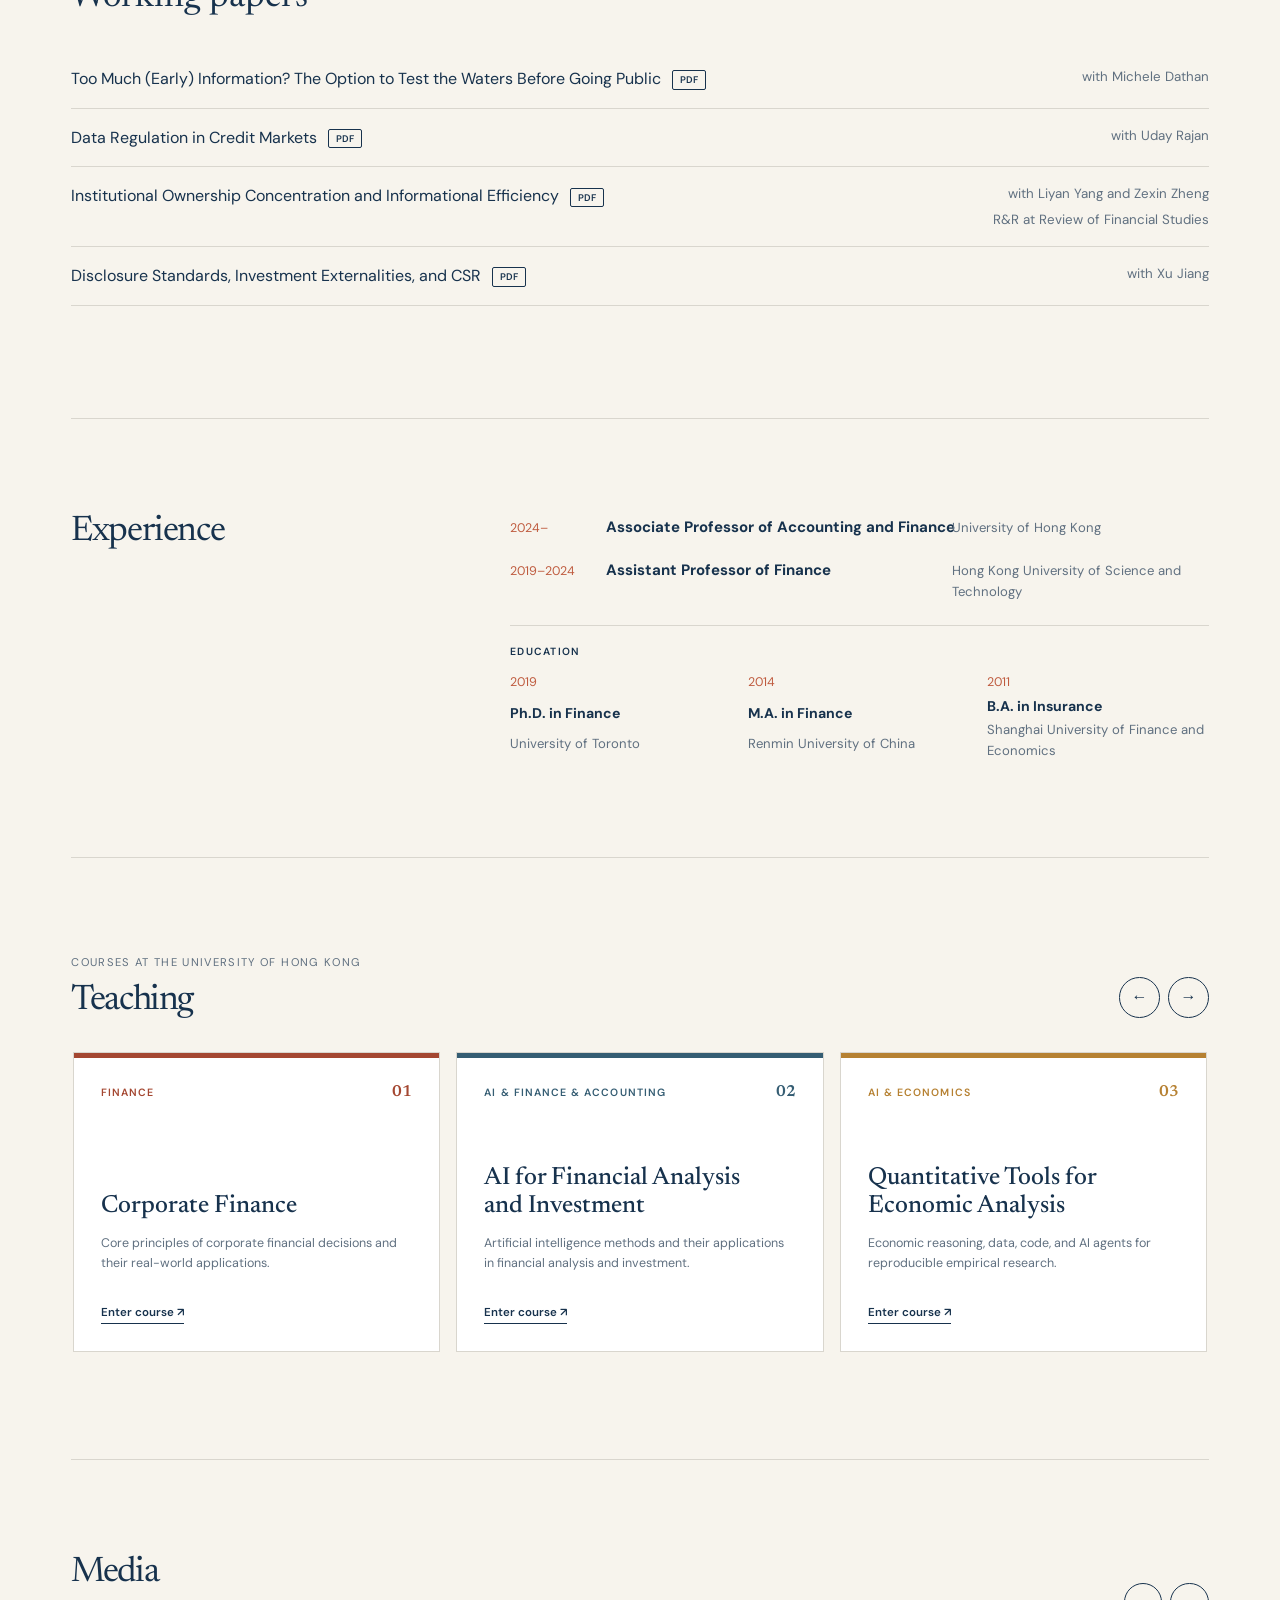
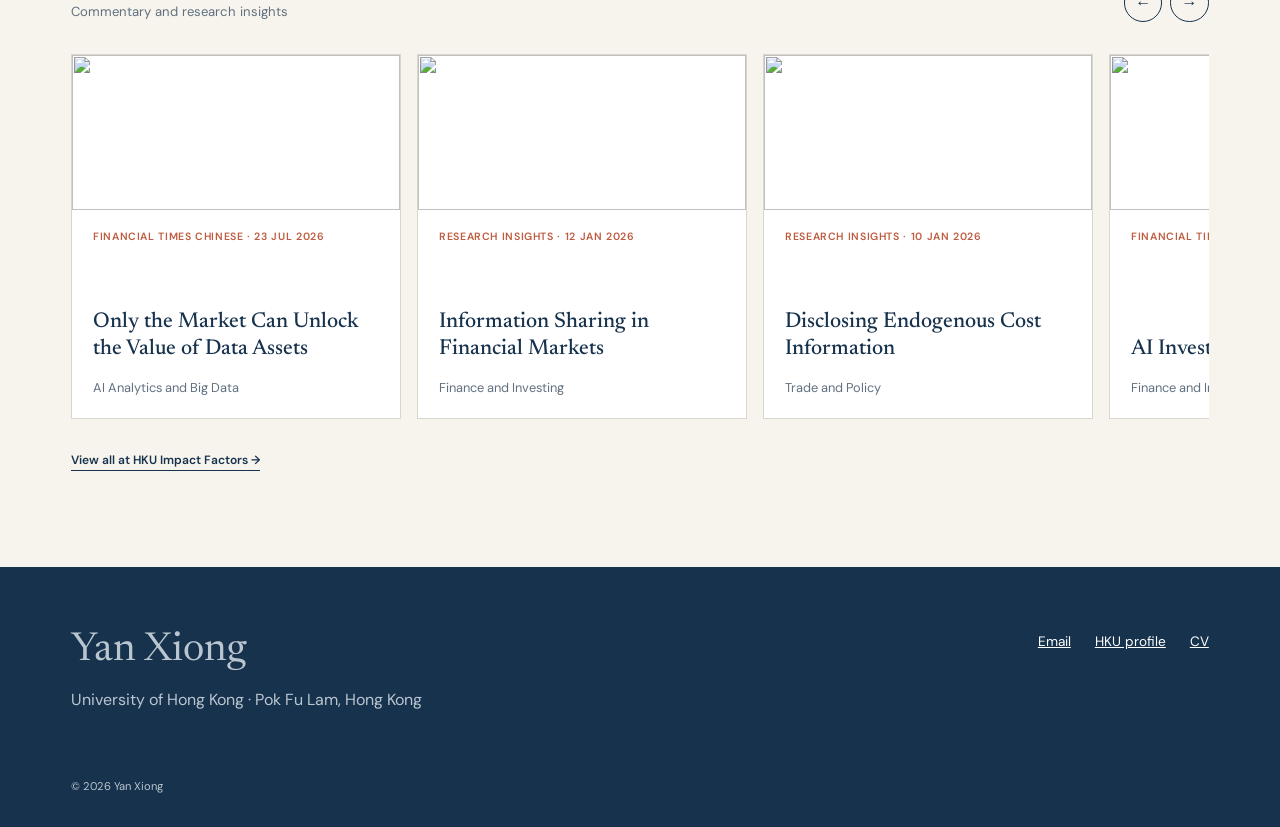
==== commit c4f55600: "Redesign teaching cards and protect course access" ====
--- a/index.html
+++ b/index.html
@@ -140,30 +140,33 @@
       </div>
     </section>
 
-    <section class="section split" id="teaching" aria-labelledby="teaching-title">
-      <div><h2 id="teaching-title">Teaching</h2></div>
-      <div>
-        <p class="teaching-intro">Courses at the University of Hong Kong</p>
-        <div class="course-grid">
-          <article>
-            <span>Finance</span>
+    <section class="section teaching-section" id="teaching" aria-labelledby="teaching-title">
+      <div class="teaching-heading">
+        <div><p class="teaching-intro">Courses at the University of Hong Kong</p><h2 id="teaching-title">Teaching</h2></div>
+        <div class="course-controls" aria-label="Course carousel controls">
+          <button type="button" data-courses="prev" aria-label="Previous course">←</button>
+          <button type="button" data-courses="next" aria-label="Next course">→</button>
+        </div>
+      </div>
+      <div class="course-grid" tabindex="0" aria-label="Courses">
+          <article class="course-card course-card--finance">
+            <div class="course-card-top"><span>Finance</span><span class="course-number">01</span></div>
             <h3>Corporate Finance</h3>
             <p>Core principles of corporate financial decisions and their real-world applications.</p>
-            <a class="course-link" href="teaching/corporate-finance/?v=2">Course materials <span aria-hidden="true">→</span></a>
+            <a class="course-link" href="https://yan-xiong-courses.protected-courses.workers.dev/corporate-finance/">Enter course <span aria-hidden="true">↗</span></a>
           </article>
-          <article>
-            <span>AI &amp; Finance</span>
+          <article class="course-card course-card--ai">
+            <div class="course-card-top"><span>AI &amp; Finance &amp; Accounting</span><span class="course-number">02</span></div>
             <h3>AI for Financial Analysis and Investment</h3>
             <p>Artificial intelligence methods and their applications in financial analysis and investment.</p>
-            <a class="course-link" href="teaching/ai-financial-analysis/">Course materials <span aria-hidden="true">→</span></a>
+            <a class="course-link" href="https://yan-xiong-courses.protected-courses.workers.dev/ai-financial-analysis/">Enter course <span aria-hidden="true">↗</span></a>
           </article>
-          <article>
-            <span>Economics &amp; AI</span>
+          <article class="course-card course-card--econ">
+            <div class="course-card-top"><span>AI &amp; Economics</span><span class="course-number">03</span></div>
             <h3>Quantitative Tools for Economic Analysis</h3>
             <p>Economic reasoning, data, code, and AI agents for reproducible empirical research.</p>
-            <a class="course-link" href="teaching/quantitative-tools/">Course website <span aria-hidden="true">→</span></a>
+            <a class="course-link" href="https://yan-xiong-courses.protected-courses.workers.dev/quantitative-tools/">Enter course <span aria-hidden="true">↗</span></a>
           </article>
-        </div>
       </div>
     </section>
 
--- a/styles.css
+++ b/styles.css
@@ -133,15 +133,25 @@
 .media-card h3 { margin:auto 0 1rem; font:500 1.35rem/1.22 "Newsreader",serif; }
 .media-card small { color:var(--muted); font-size:.8rem; }
 .media-all { display:inline-block; margin-top:1.5rem; color:var(--ink); text-decoration:none; border-bottom:1px solid var(--ink); font-size:.75rem; font-weight:600; }
-.teaching-intro { margin:0 0 1rem; color:var(--muted); font-size:.78rem; text-transform:uppercase; letter-spacing:.1em; }
-.course-grid { display:grid; grid-template-columns:1fr 1fr; gap:1px; background:var(--line); border:1px solid var(--line); }
-.course-grid article { min-height:210px; padding:1.6rem; background:var(--paper); display:flex; flex-direction:column; }
-.course-grid article>span { color:var(--accent); font-size:.68rem; font-weight:600; text-transform:uppercase; letter-spacing:.1em; }
-.course-grid h3 { margin:auto 0 .65rem; font:500 1.35rem/1.2 "Newsreader",serif; }
-.course-grid article:nth-child(2) h3 { padding-top:1rem; }
-.course-grid p { margin:0; color:var(--muted); font-size:.78rem; }
-.course-link { align-self:flex-start; margin-top:1.2rem; padding:.5rem .8rem; border:1px solid var(--ink); border-radius:2px; color:var(--ink); text-decoration:none; font-size:.72rem; font-weight:600; }
-.course-link:hover,.course-link:focus-visible { background:var(--ink); color:white; }
+.teaching-heading { display:flex; align-items:end; justify-content:space-between; margin-bottom:2rem; }
+.teaching-intro { margin:0 0 .75rem; color:var(--muted); font-size:.7rem; text-transform:uppercase; letter-spacing:.12em; }
+.course-controls { display:flex; gap:.5rem; }
+.course-controls button { width:2.55rem; height:2.55rem; border:1px solid var(--ink); border-radius:50%; background:transparent; color:var(--ink); font-size:1rem; cursor:pointer; }
+.course-controls button:hover,.course-controls button:focus-visible { background:var(--ink); color:white; }
+.course-grid { display:flex; gap:1rem; overflow-x:auto; scroll-snap-type:x mandatory; scrollbar-width:none; padding:.15rem .1rem .7rem; }
+.course-grid::-webkit-scrollbar { display:none; }
+.course-card { position:relative; flex:0 0 calc((100% - 2rem)/3); min-width:280px; min-height:300px; padding:1.7rem; border:1px solid var(--line); background:var(--white); display:flex; flex-direction:column; overflow:hidden; scroll-snap-align:start; transition:transform .2s ease,border-color .2s ease; }
+.course-card::before { content:""; position:absolute; inset:0 0 auto; height:5px; background:var(--course-accent,var(--accent)); }
+.course-card:hover,.course-card:focus-within { transform:translateY(-4px); border-color:var(--ink); }
+.course-card--finance { --course-accent:#a44731; }
+.course-card--ai { --course-accent:#355d73; }
+.course-card--econ { --course-accent:#b68132; }
+.course-card-top { display:flex; align-items:center; justify-content:space-between; color:var(--course-accent); font-size:.66rem; font-weight:600; text-transform:uppercase; letter-spacing:.1em; }
+.course-number { font-family:"Newsreader",serif; font-size:1rem; letter-spacing:0; }
+.course-grid h3 { margin:auto 0 .8rem; max-width:270px; font:500 1.55rem/1.13 "Newsreader",serif; }
+.course-grid p { margin:0; min-height:3.8em; color:var(--muted); font-size:.78rem; }
+.course-link { align-self:flex-start; margin-top:1.45rem; color:var(--ink); text-decoration:none; border-bottom:1px solid var(--ink); font-size:.72rem; font-weight:600; }
+.course-link:hover,.course-link:focus-visible { color:var(--course-accent); border-color:var(--course-accent); }
 footer { min-height:260px; padding-top:4rem; padding-bottom:2rem; background:var(--ink); color:white; display:grid; grid-template-columns:1fr auto; gap:2rem; position:relative; }
 footer::before { content:""; position:absolute; top:0; bottom:0; left:50%; width:100vw; transform:translateX(-50%); background:var(--ink); z-index:-1; }
 .footer-name { font:400 2.5rem "Newsreader",serif; margin:0; }
@@ -176,7 +186,8 @@
   .working-papers li,.degrees p { flex-direction:column; gap:.25rem; }
   .working-papers small,.degrees span { max-width:none; text-align:left; }
   .timeline article { grid-template-columns:90px 1fr; }
-  .course-grid { grid-template-columns:1fr; }
+  .course-card { flex-basis:84vw; min-width:260px; }
+  .teaching-heading { align-items:center; }
   footer { grid-template-columns:1fr; }
   .copyright { grid-column:auto; }
 }
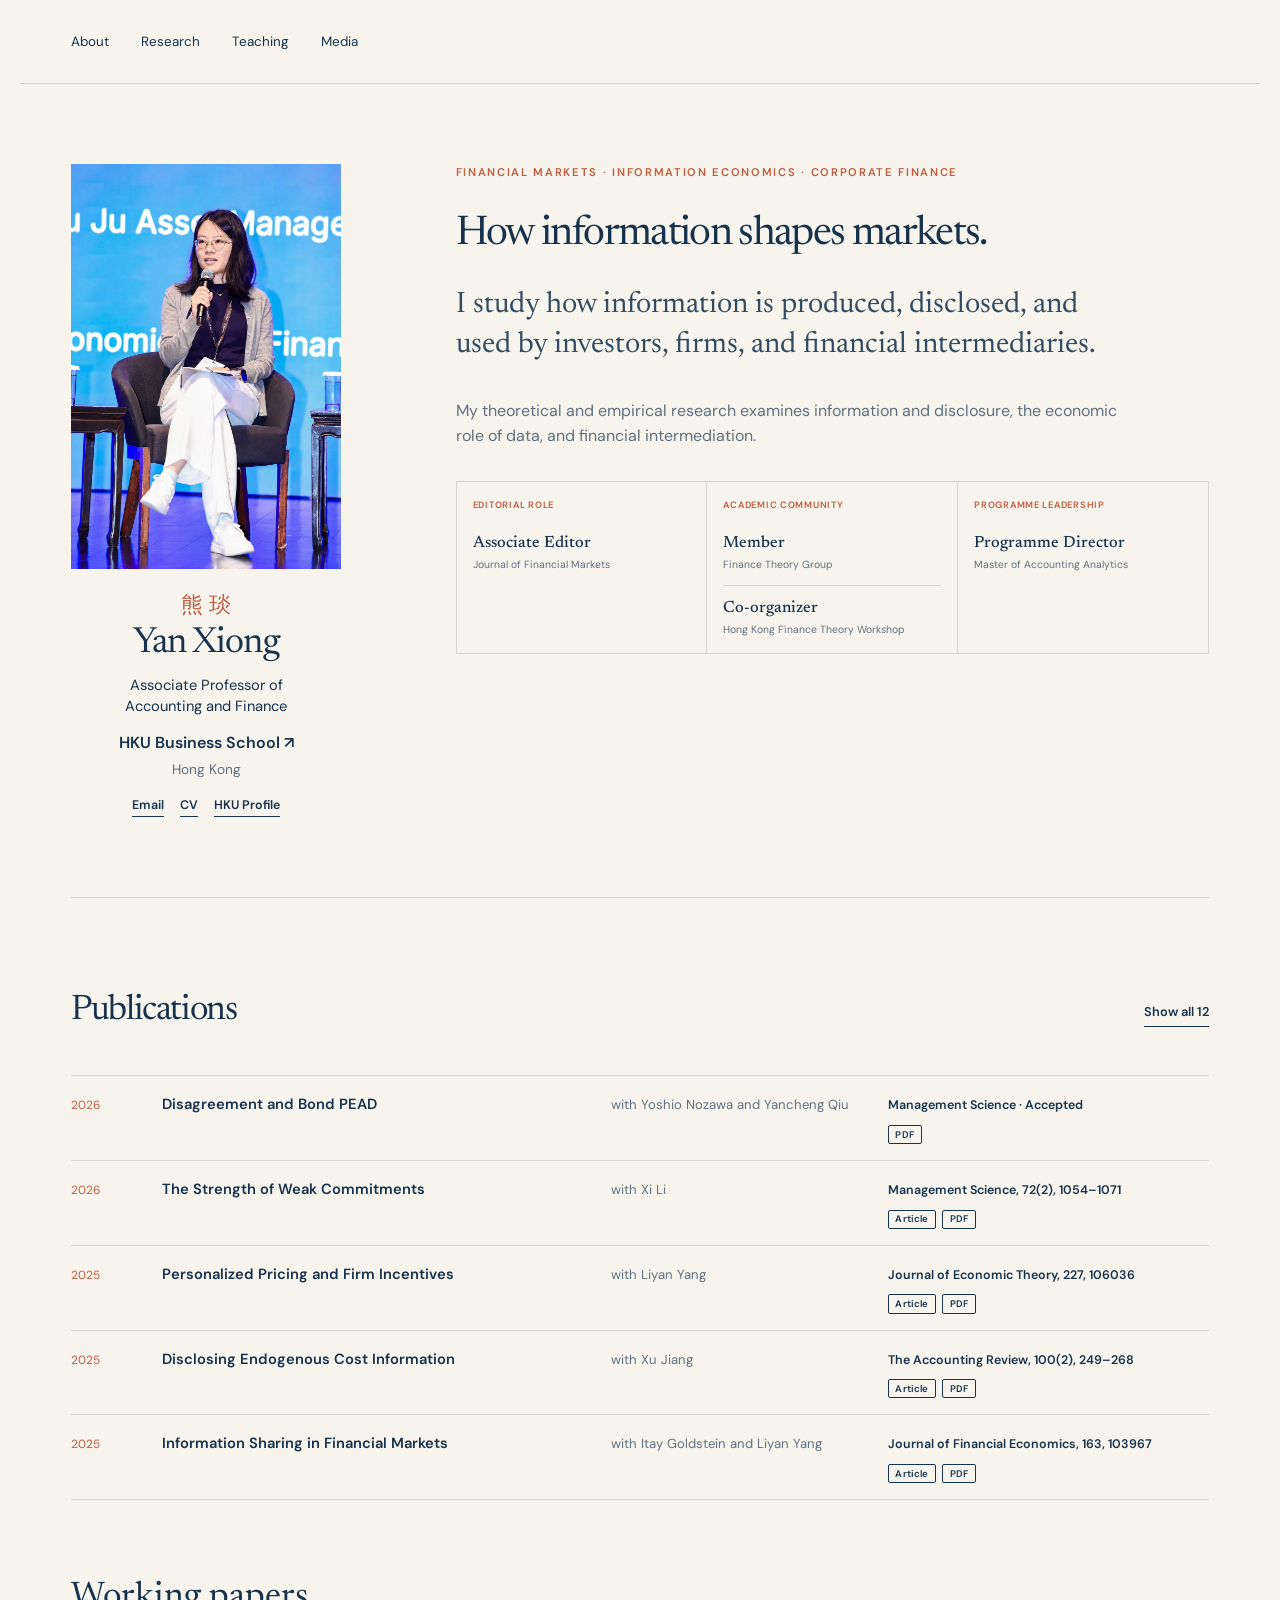
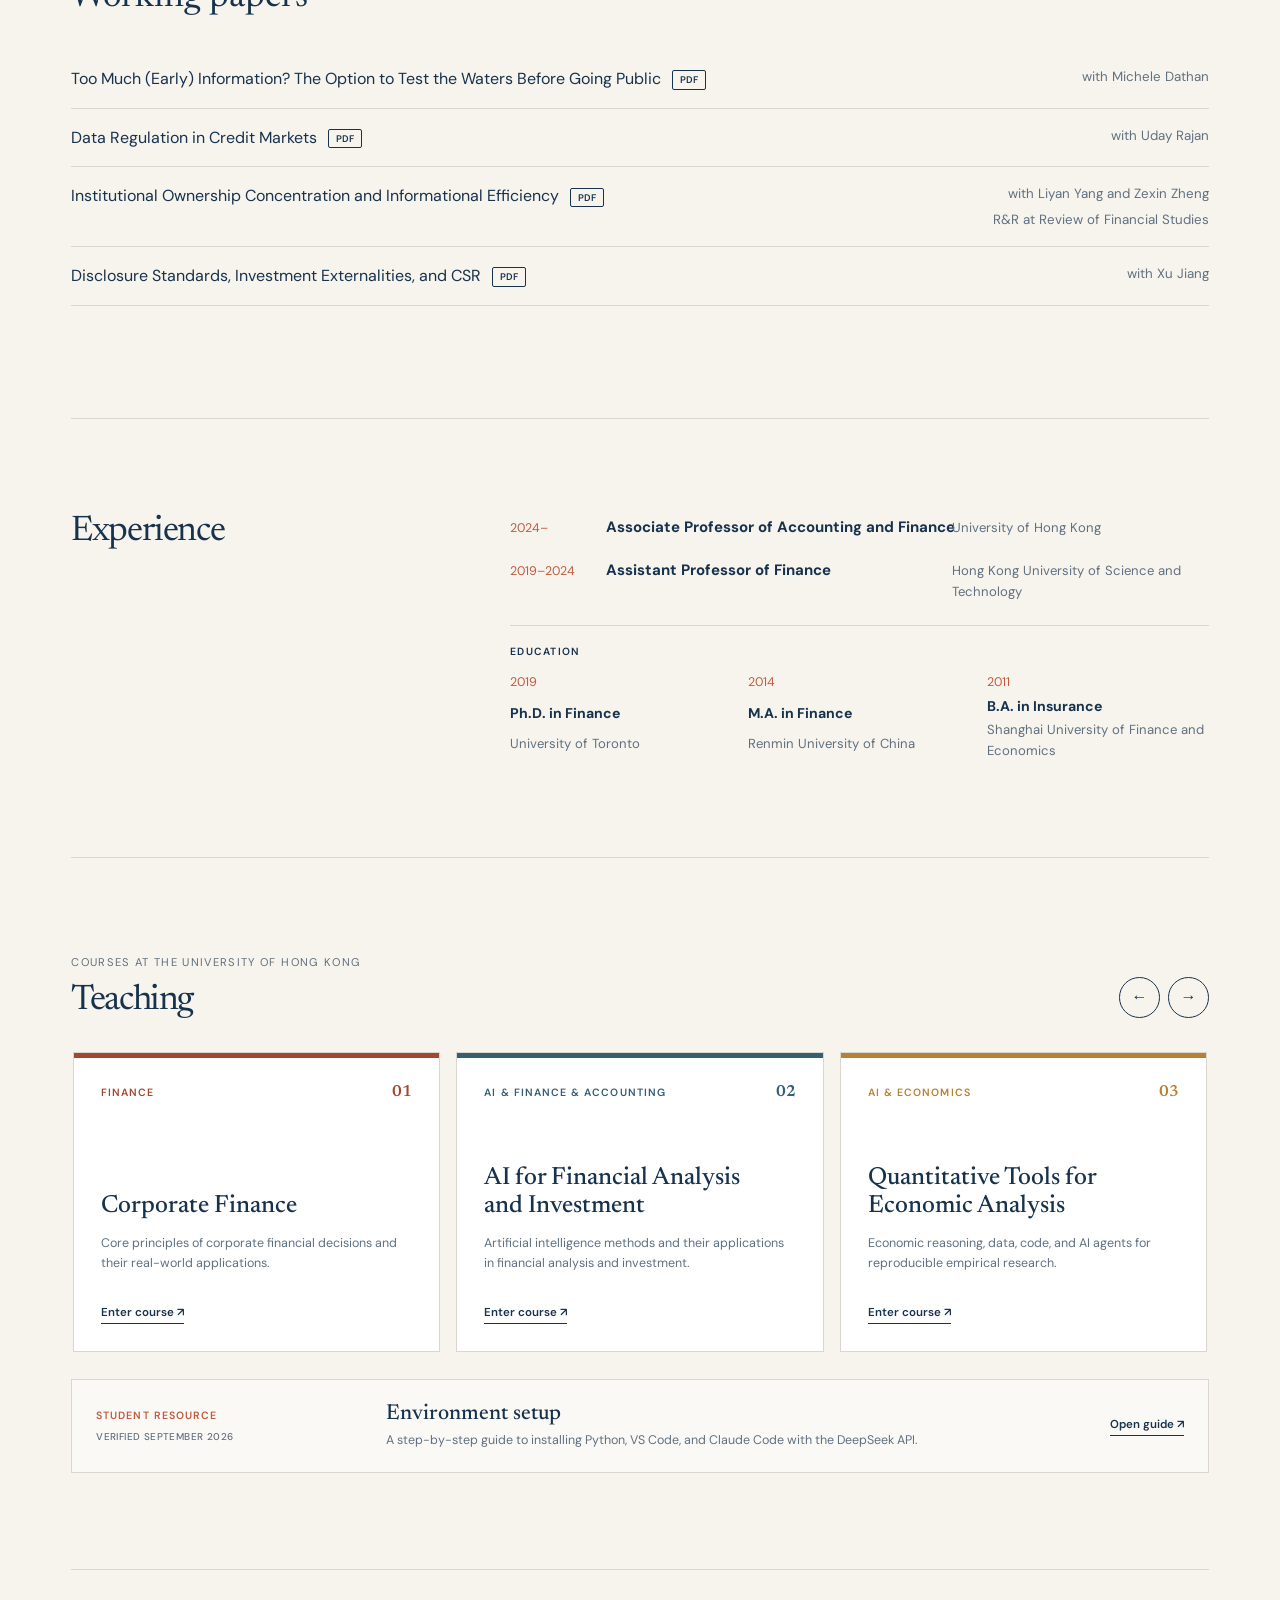
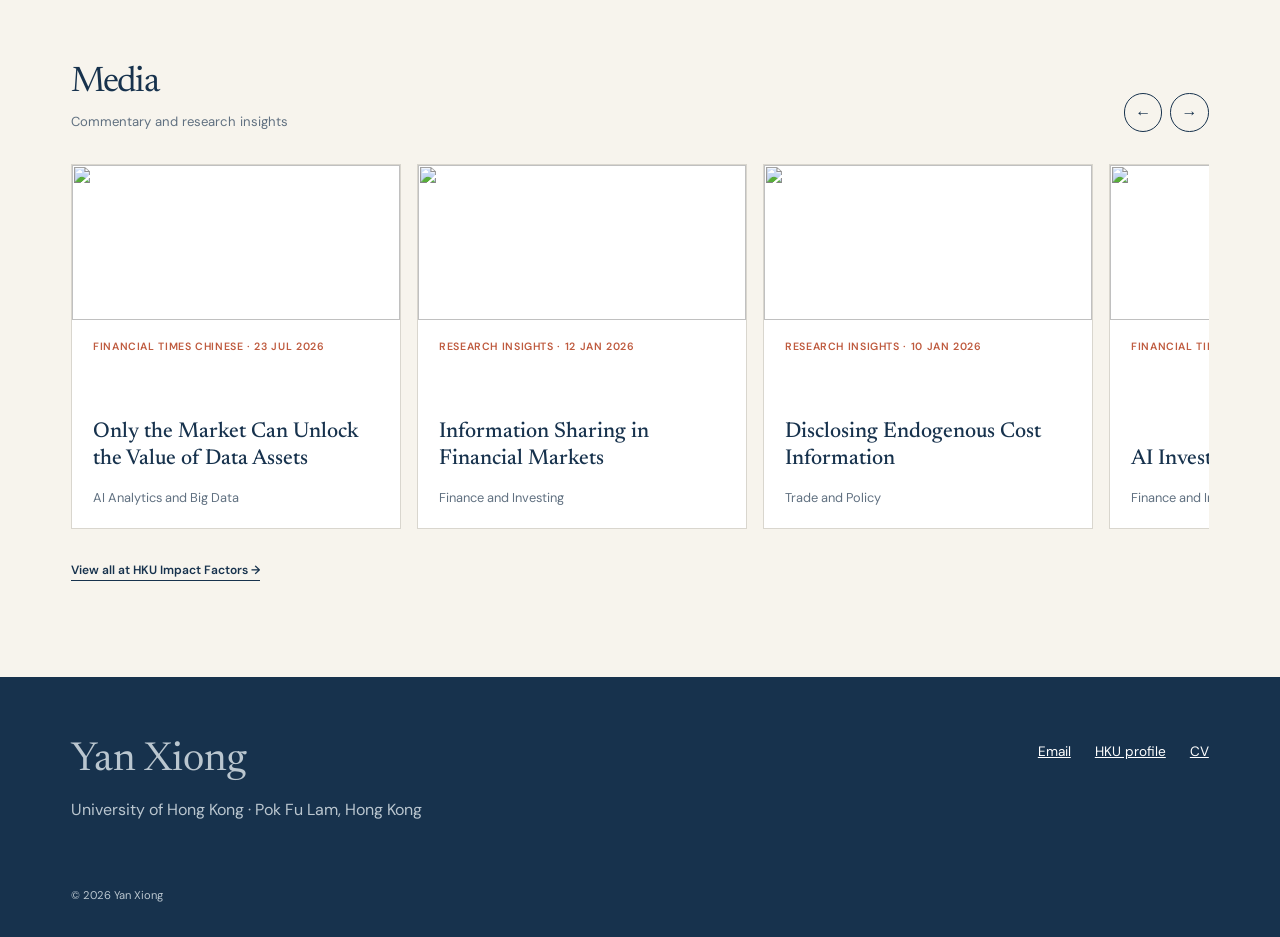
==== commit 75516a6c: "Add verified environment setup guide" ====
--- a/index.html
+++ b/index.html
@@ -15,7 +15,7 @@
   <link rel="preconnect" href="https://fonts.googleapis.com">
   <link rel="preconnect" href="https://fonts.gstatic.com" crossorigin>
   <link href="https://fonts.googleapis.com/css2?family=DM+Sans:wght@400;500;600&family=Newsreader:opsz,wght@6..72,400;6..72,500&display=swap" rel="stylesheet">
-  <link rel="stylesheet" href="styles.css?v=20260817-3">
+  <link rel="stylesheet" href="styles.css?v=20260905-1">
   <script type="application/ld+json">
   {
     "@context": "https://schema.org",
@@ -168,6 +168,14 @@
             <a class="course-link" href="https://yan-xiong-courses.protected-courses.workers.dev/quantitative-tools/">Enter course <span aria-hidden="true">↗</span></a>
           </article>
       </div>
+      <aside class="teaching-resource" aria-labelledby="environment-setup-title">
+        <div class="resource-kicker"><span>Student resource</span><small>Verified September 2026</small></div>
+        <div class="resource-copy">
+          <h3 id="environment-setup-title">Environment setup</h3>
+          <p>A step-by-step guide to installing Python, VS Code, and Claude Code with the DeepSeek API.</p>
+        </div>
+        <a class="resource-link" href="resources/environment-setup/">Open guide <span aria-hidden="true">↗</span></a>
+      </aside>
     </section>
 
     <section class="section media-section" id="media" aria-labelledby="media-title">
--- a/styles.css
+++ b/styles.css
@@ -152,6 +152,13 @@
 .course-grid p { margin:0; min-height:3.8em; color:var(--muted); font-size:.78rem; }
 .course-link { align-self:flex-start; margin-top:1.45rem; color:var(--ink); text-decoration:none; border-bottom:1px solid var(--ink); font-size:.72rem; font-weight:600; }
 .course-link:hover,.course-link:focus-visible { color:var(--course-accent); border-color:var(--course-accent); }
+.teaching-resource { margin-top:1rem; padding:1.35rem 1.5rem; border:1px solid var(--line); background:rgba(255,255,255,.5); display:grid; grid-template-columns:minmax(160px,.55fr) minmax(300px,1.45fr) auto; gap:1.5rem; align-items:center; }
+.resource-kicker { display:flex; flex-direction:column; gap:.25rem; color:var(--accent); font-size:.66rem; font-weight:600; letter-spacing:.1em; text-transform:uppercase; }
+.resource-kicker small { color:var(--muted); font-size:.62rem; font-weight:500; letter-spacing:.04em; }
+.resource-copy h3 { margin:0 0 .25rem; font:500 1.35rem/1.15 "Newsreader",serif; }
+.resource-copy p { margin:0; color:var(--muted); font-size:.78rem; }
+.resource-link { white-space:nowrap; color:var(--ink); text-decoration:none; border-bottom:1px solid var(--ink); font-size:.72rem; font-weight:600; }
+.resource-link:hover,.resource-link:focus-visible { color:var(--accent); border-color:var(--accent); }
 footer { min-height:260px; padding-top:4rem; padding-bottom:2rem; background:var(--ink); color:white; display:grid; grid-template-columns:1fr auto; gap:2rem; position:relative; }
 footer::before { content:""; position:absolute; top:0; bottom:0; left:50%; width:100vw; transform:translateX(-50%); background:var(--ink); z-index:-1; }
 .footer-name { font:400 2.5rem "Newsreader",serif; margin:0; }
@@ -188,6 +195,9 @@
   .timeline article { grid-template-columns:90px 1fr; }
   .course-card { flex-basis:84vw; min-width:260px; }
   .teaching-heading { align-items:center; }
+  .teaching-resource { grid-template-columns:1fr; gap:.8rem; }
+  .resource-kicker { flex-direction:row; align-items:center; justify-content:space-between; }
+  .resource-link { justify-self:start; margin-top:.35rem; }
   footer { grid-template-columns:1fr; }
   .copyright { grid-column:auto; }
 }
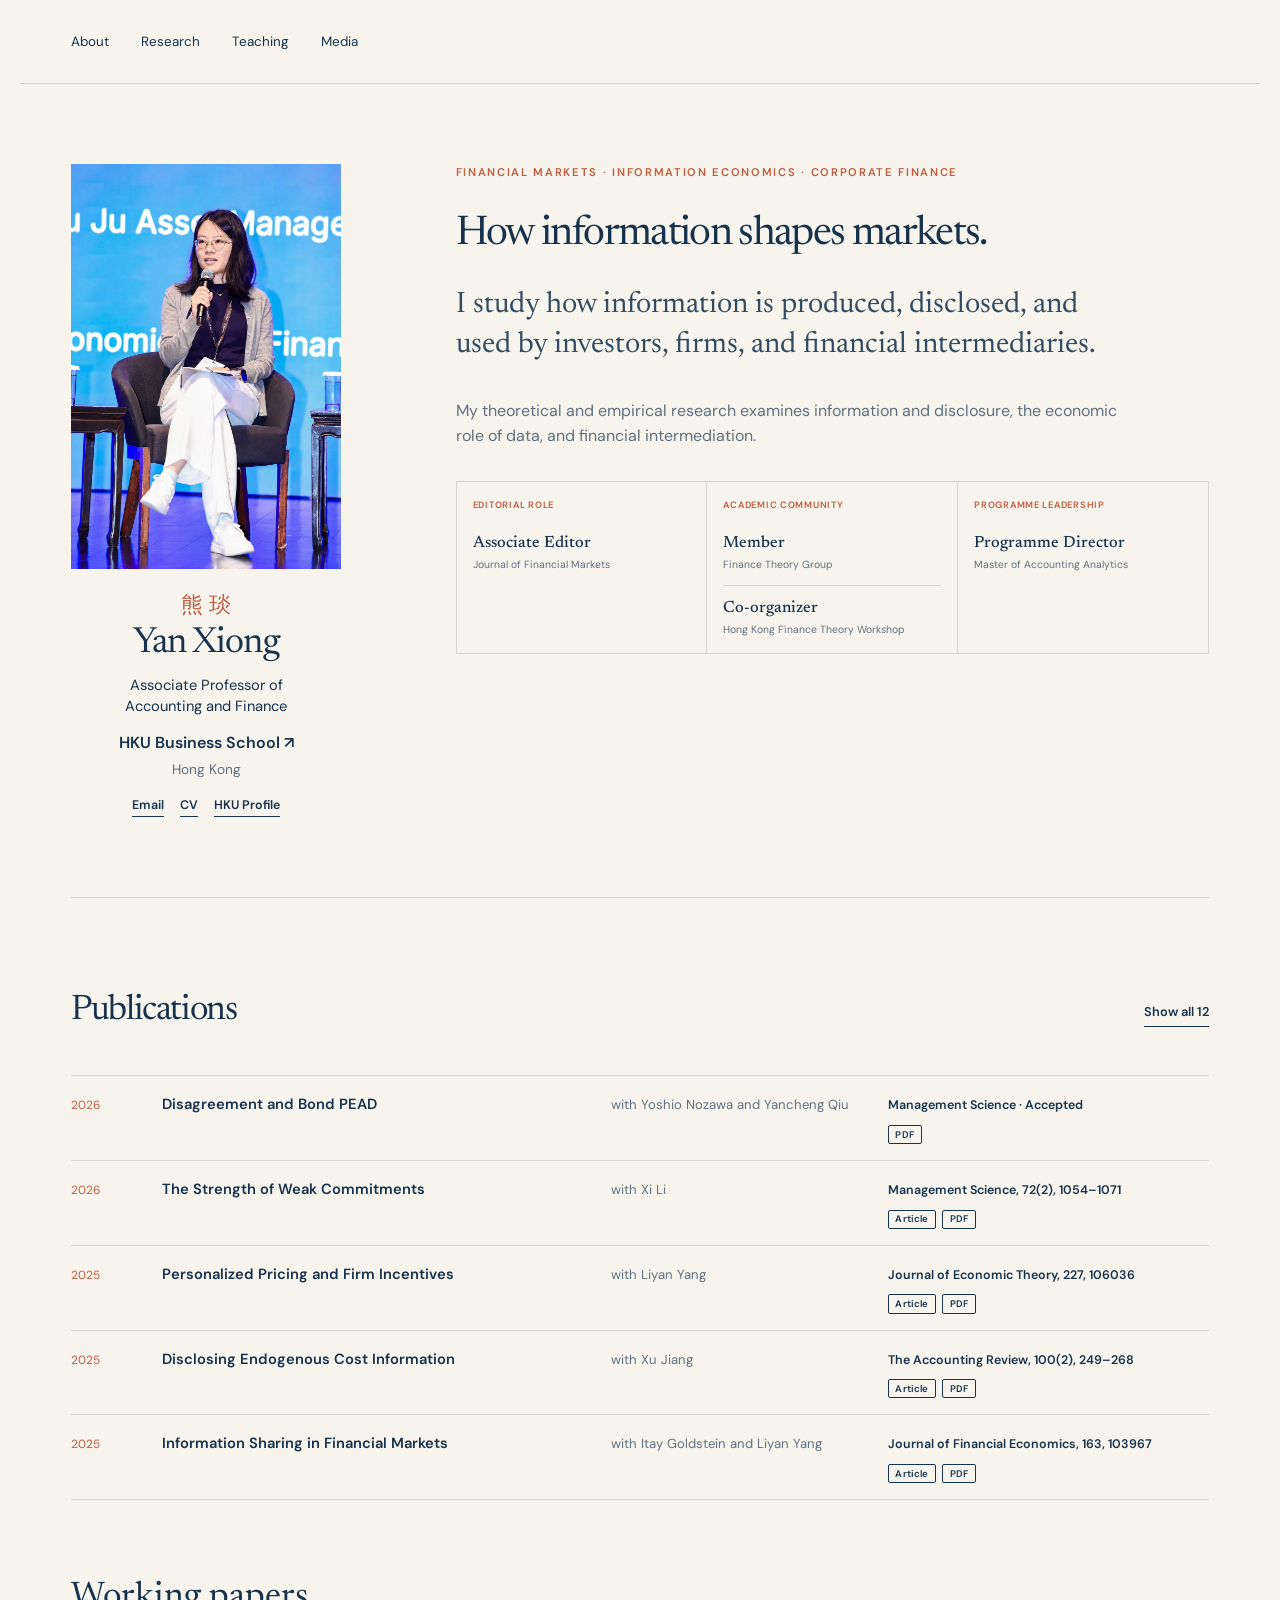
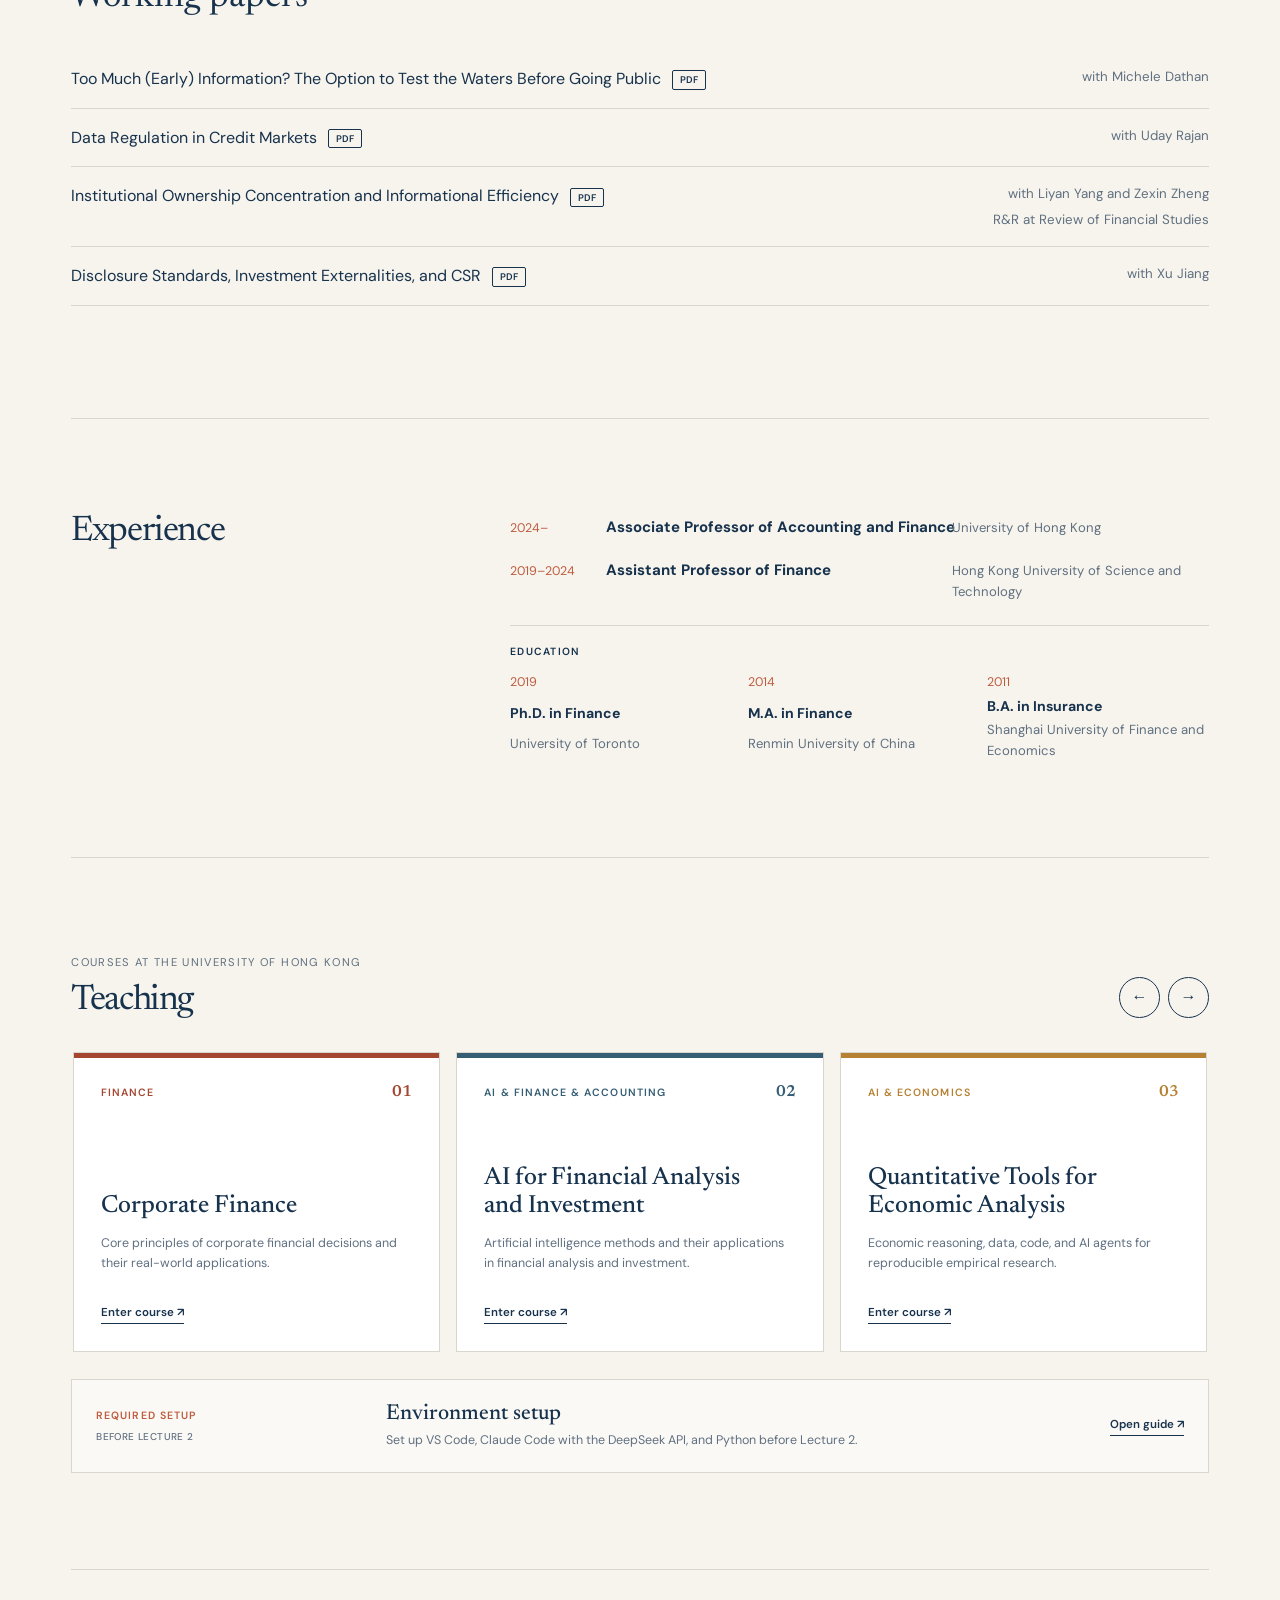
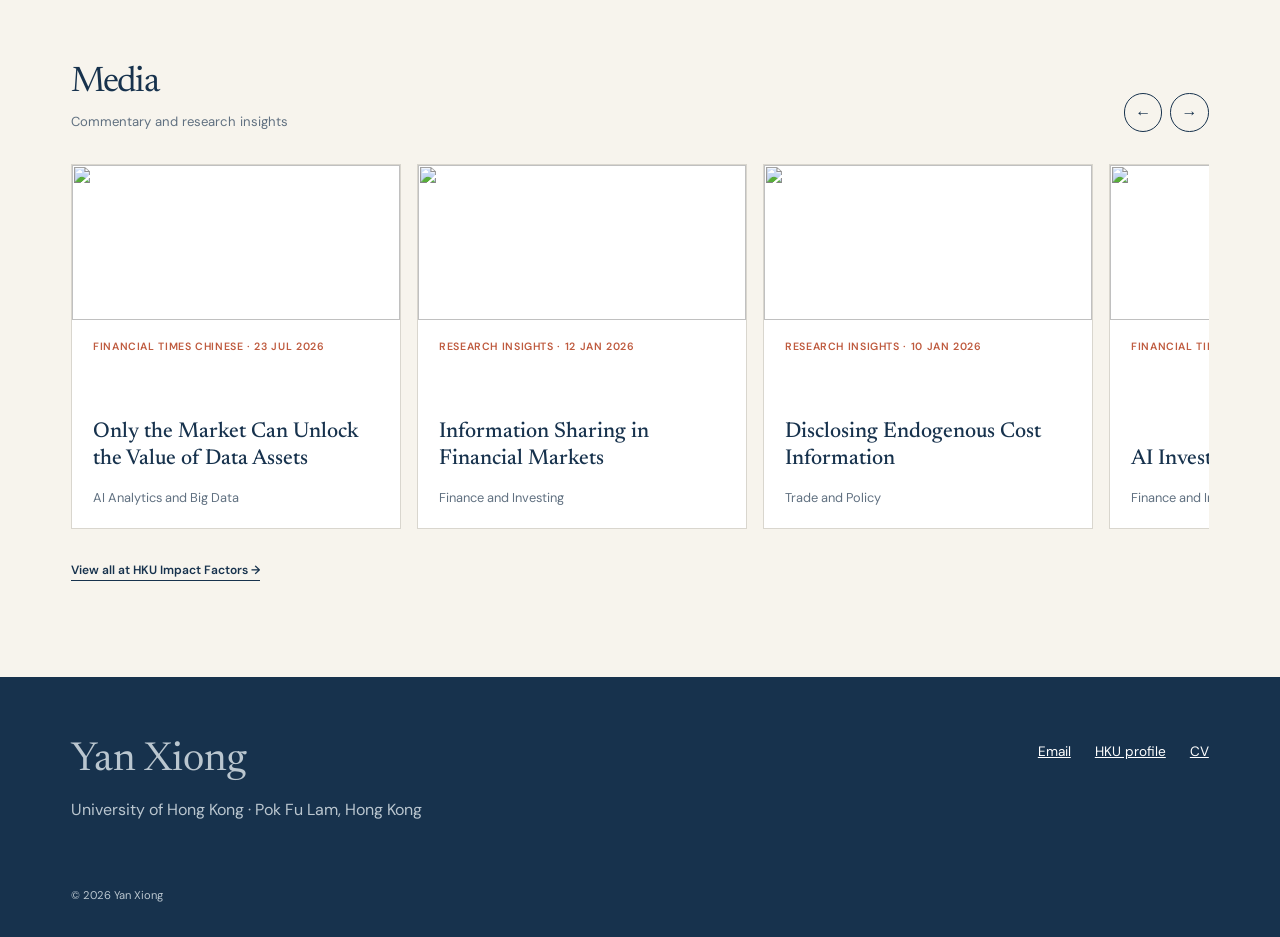
==== commit 19294a1b: "Mark environment setup as Lecture 2 prerequisite" ====
--- a/index.html
+++ b/index.html
@@ -169,10 +169,10 @@
           </article>
       </div>
       <aside class="teaching-resource" aria-labelledby="environment-setup-title">
-        <div class="resource-kicker"><span>Student resource</span><small>Verified September 2026</small></div>
+        <div class="resource-kicker"><span>Required setup</span><small>Before Lecture 2</small></div>
         <div class="resource-copy">
           <h3 id="environment-setup-title">Environment setup</h3>
-          <p>A step-by-step guide to installing Python, VS Code, and Claude Code with the DeepSeek API.</p>
+          <p>Set up VS Code, Claude Code with the DeepSeek API, and Python before Lecture 2.</p>
         </div>
         <a class="resource-link" href="resources/environment-setup/">Open guide <span aria-hidden="true">↗</span></a>
       </aside>
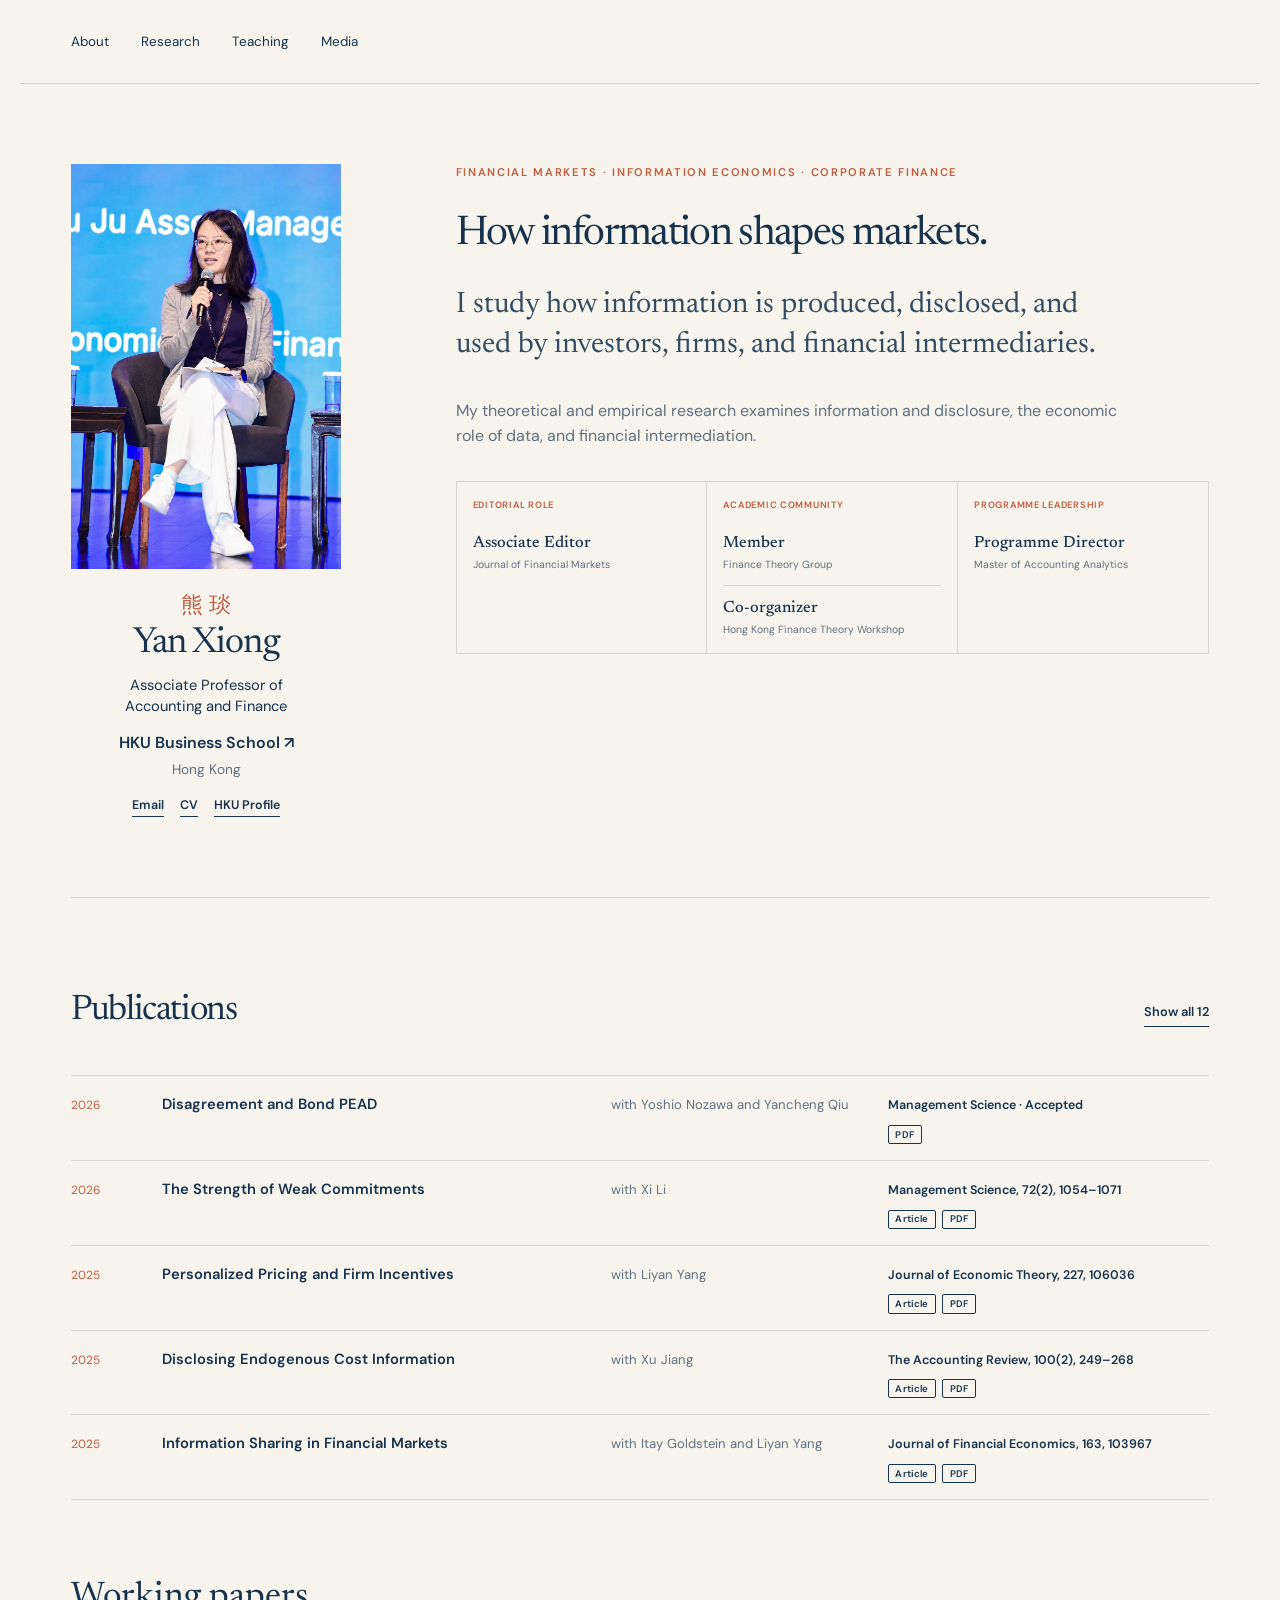
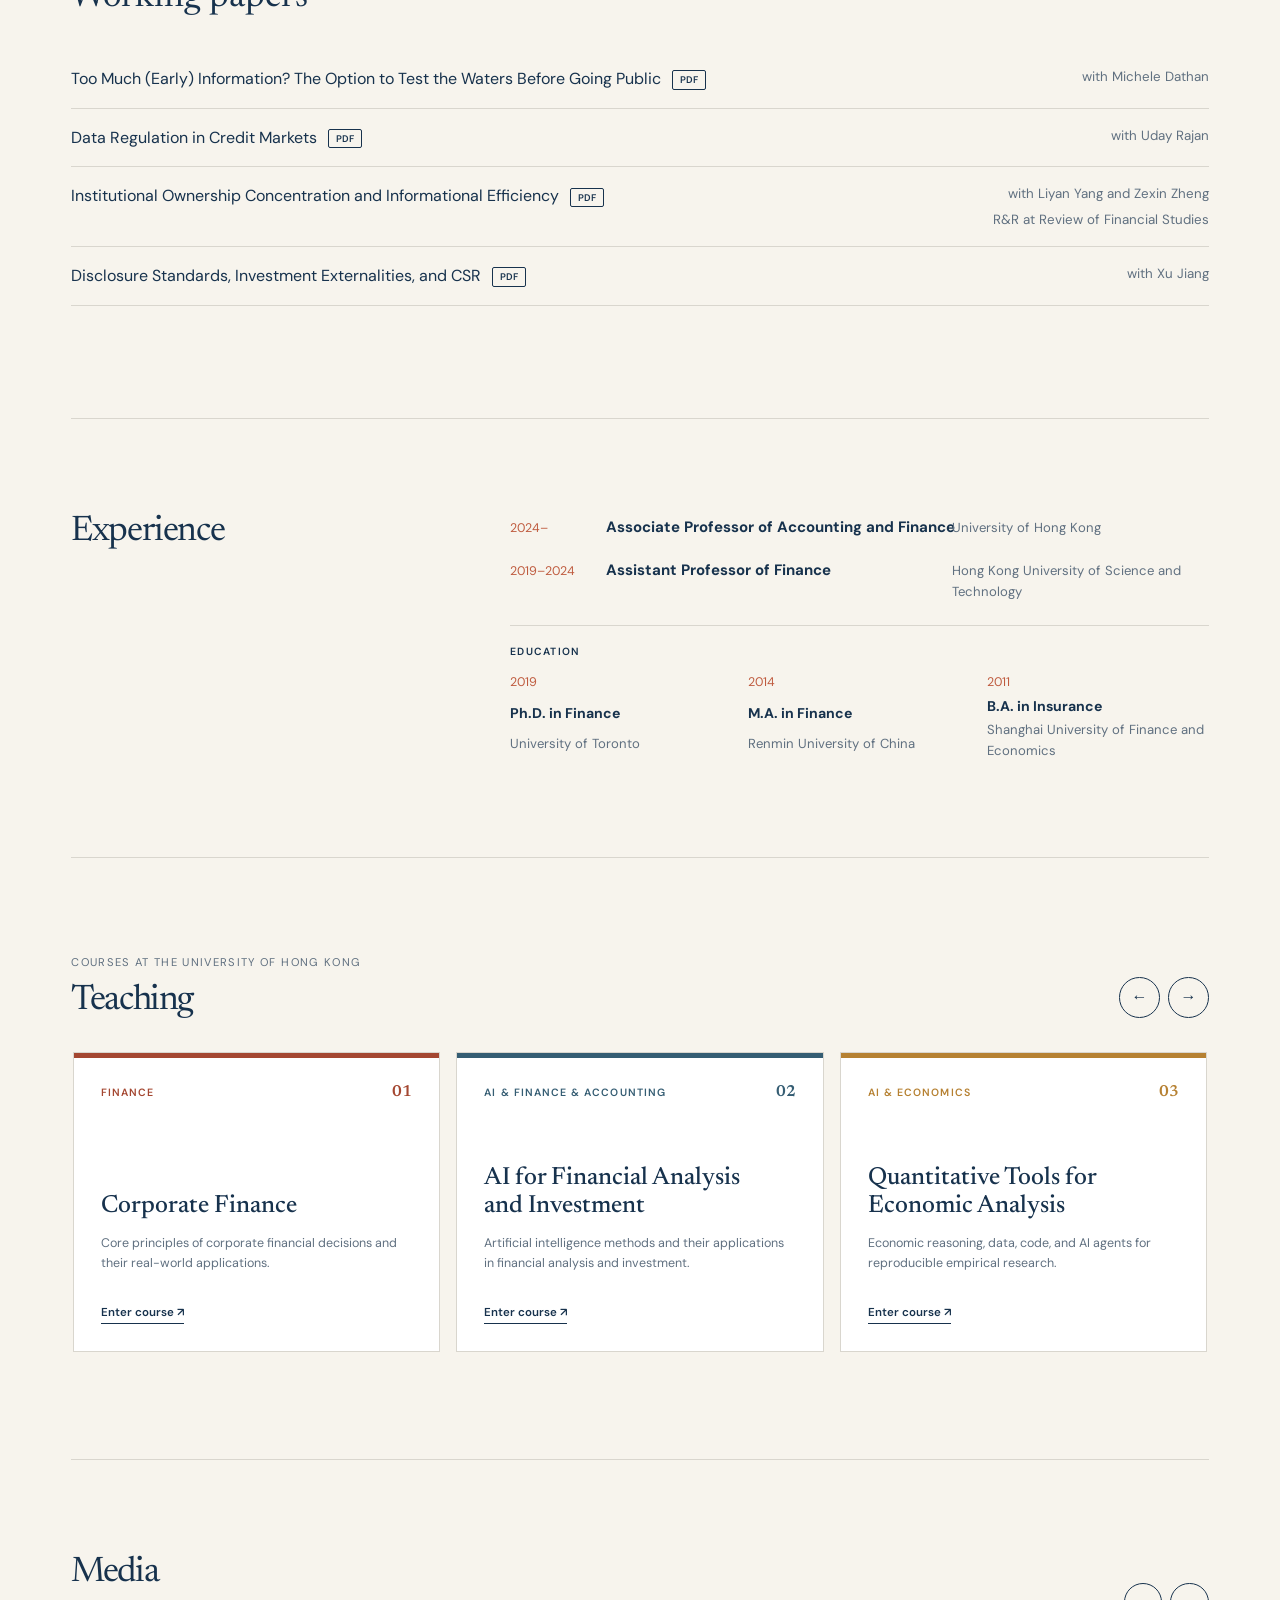
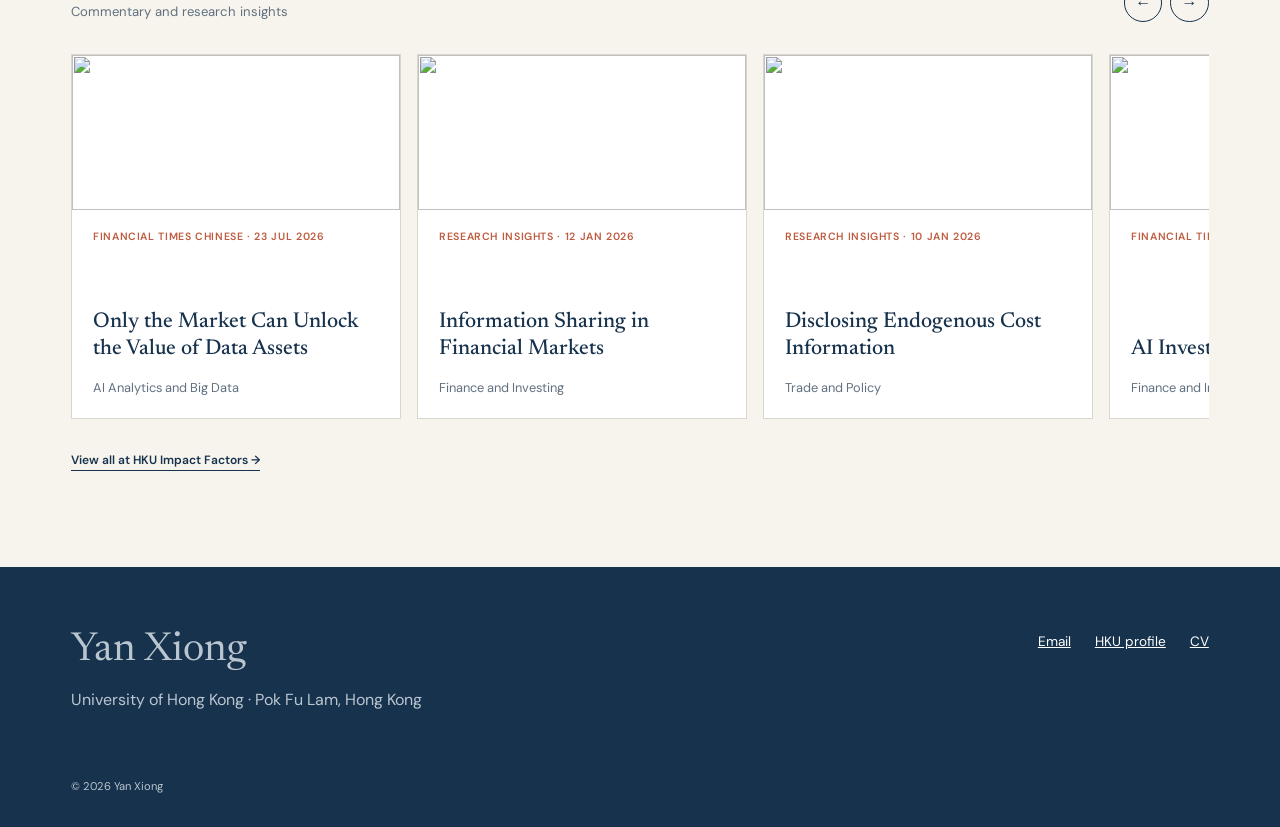
==== commit a15e85b7: "Move environment setup into ECON6067 course" ====
--- a/index.html
+++ b/index.html
@@ -168,14 +168,6 @@
             <a class="course-link" href="https://yan-xiong-courses.protected-courses.workers.dev/quantitative-tools/">Enter course <span aria-hidden="true">↗</span></a>
           </article>
       </div>
-      <aside class="teaching-resource" aria-labelledby="environment-setup-title">
-        <div class="resource-kicker"><span>Required setup</span><small>Before Lecture 2</small></div>
-        <div class="resource-copy">
-          <h3 id="environment-setup-title">Environment setup</h3>
-          <p>Set up VS Code, Claude Code with the DeepSeek API, and Python before Lecture 2.</p>
-        </div>
-        <a class="resource-link" href="resources/environment-setup/">Open guide <span aria-hidden="true">↗</span></a>
-      </aside>
     </section>
 
     <section class="section media-section" id="media" aria-labelledby="media-title">
--- a/styles.css
+++ b/styles.css
@@ -152,13 +152,6 @@
 .course-grid p { margin:0; min-height:3.8em; color:var(--muted); font-size:.78rem; }
 .course-link { align-self:flex-start; margin-top:1.45rem; color:var(--ink); text-decoration:none; border-bottom:1px solid var(--ink); font-size:.72rem; font-weight:600; }
 .course-link:hover,.course-link:focus-visible { color:var(--course-accent); border-color:var(--course-accent); }
-.teaching-resource { margin-top:1rem; padding:1.35rem 1.5rem; border:1px solid var(--line); background:rgba(255,255,255,.5); display:grid; grid-template-columns:minmax(160px,.55fr) minmax(300px,1.45fr) auto; gap:1.5rem; align-items:center; }
-.resource-kicker { display:flex; flex-direction:column; gap:.25rem; color:var(--accent); font-size:.66rem; font-weight:600; letter-spacing:.1em; text-transform:uppercase; }
-.resource-kicker small { color:var(--muted); font-size:.62rem; font-weight:500; letter-spacing:.04em; }
-.resource-copy h3 { margin:0 0 .25rem; font:500 1.35rem/1.15 "Newsreader",serif; }
-.resource-copy p { margin:0; color:var(--muted); font-size:.78rem; }
-.resource-link { white-space:nowrap; color:var(--ink); text-decoration:none; border-bottom:1px solid var(--ink); font-size:.72rem; font-weight:600; }
-.resource-link:hover,.resource-link:focus-visible { color:var(--accent); border-color:var(--accent); }
 footer { min-height:260px; padding-top:4rem; padding-bottom:2rem; background:var(--ink); color:white; display:grid; grid-template-columns:1fr auto; gap:2rem; position:relative; }
 footer::before { content:""; position:absolute; top:0; bottom:0; left:50%; width:100vw; transform:translateX(-50%); background:var(--ink); z-index:-1; }
 .footer-name { font:400 2.5rem "Newsreader",serif; margin:0; }
@@ -195,9 +188,6 @@
   .timeline article { grid-template-columns:90px 1fr; }
   .course-card { flex-basis:84vw; min-width:260px; }
   .teaching-heading { align-items:center; }
-  .teaching-resource { grid-template-columns:1fr; gap:.8rem; }
-  .resource-kicker { flex-direction:row; align-items:center; justify-content:space-between; }
-  .resource-link { justify-self:start; margin-top:.35rem; }
   footer { grid-template-columns:1fr; }
   .copyright { grid-column:auto; }
 }
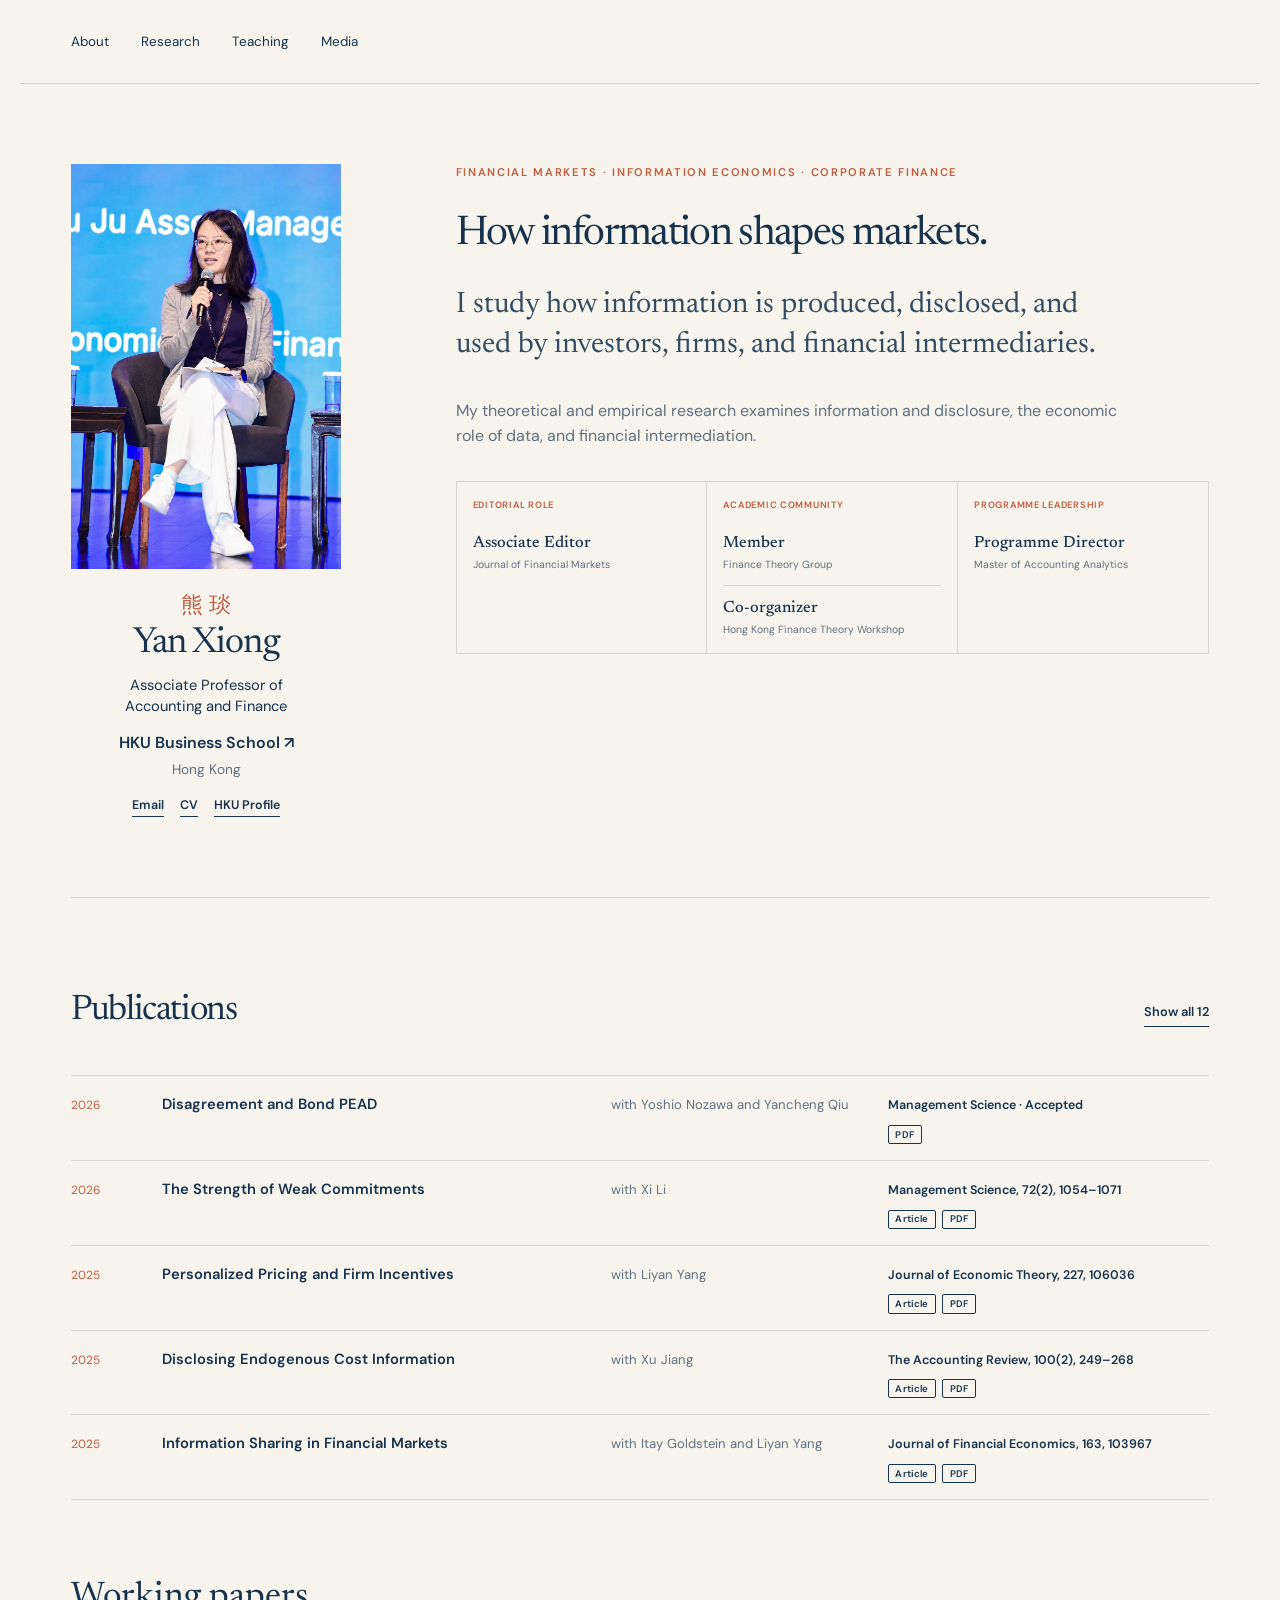
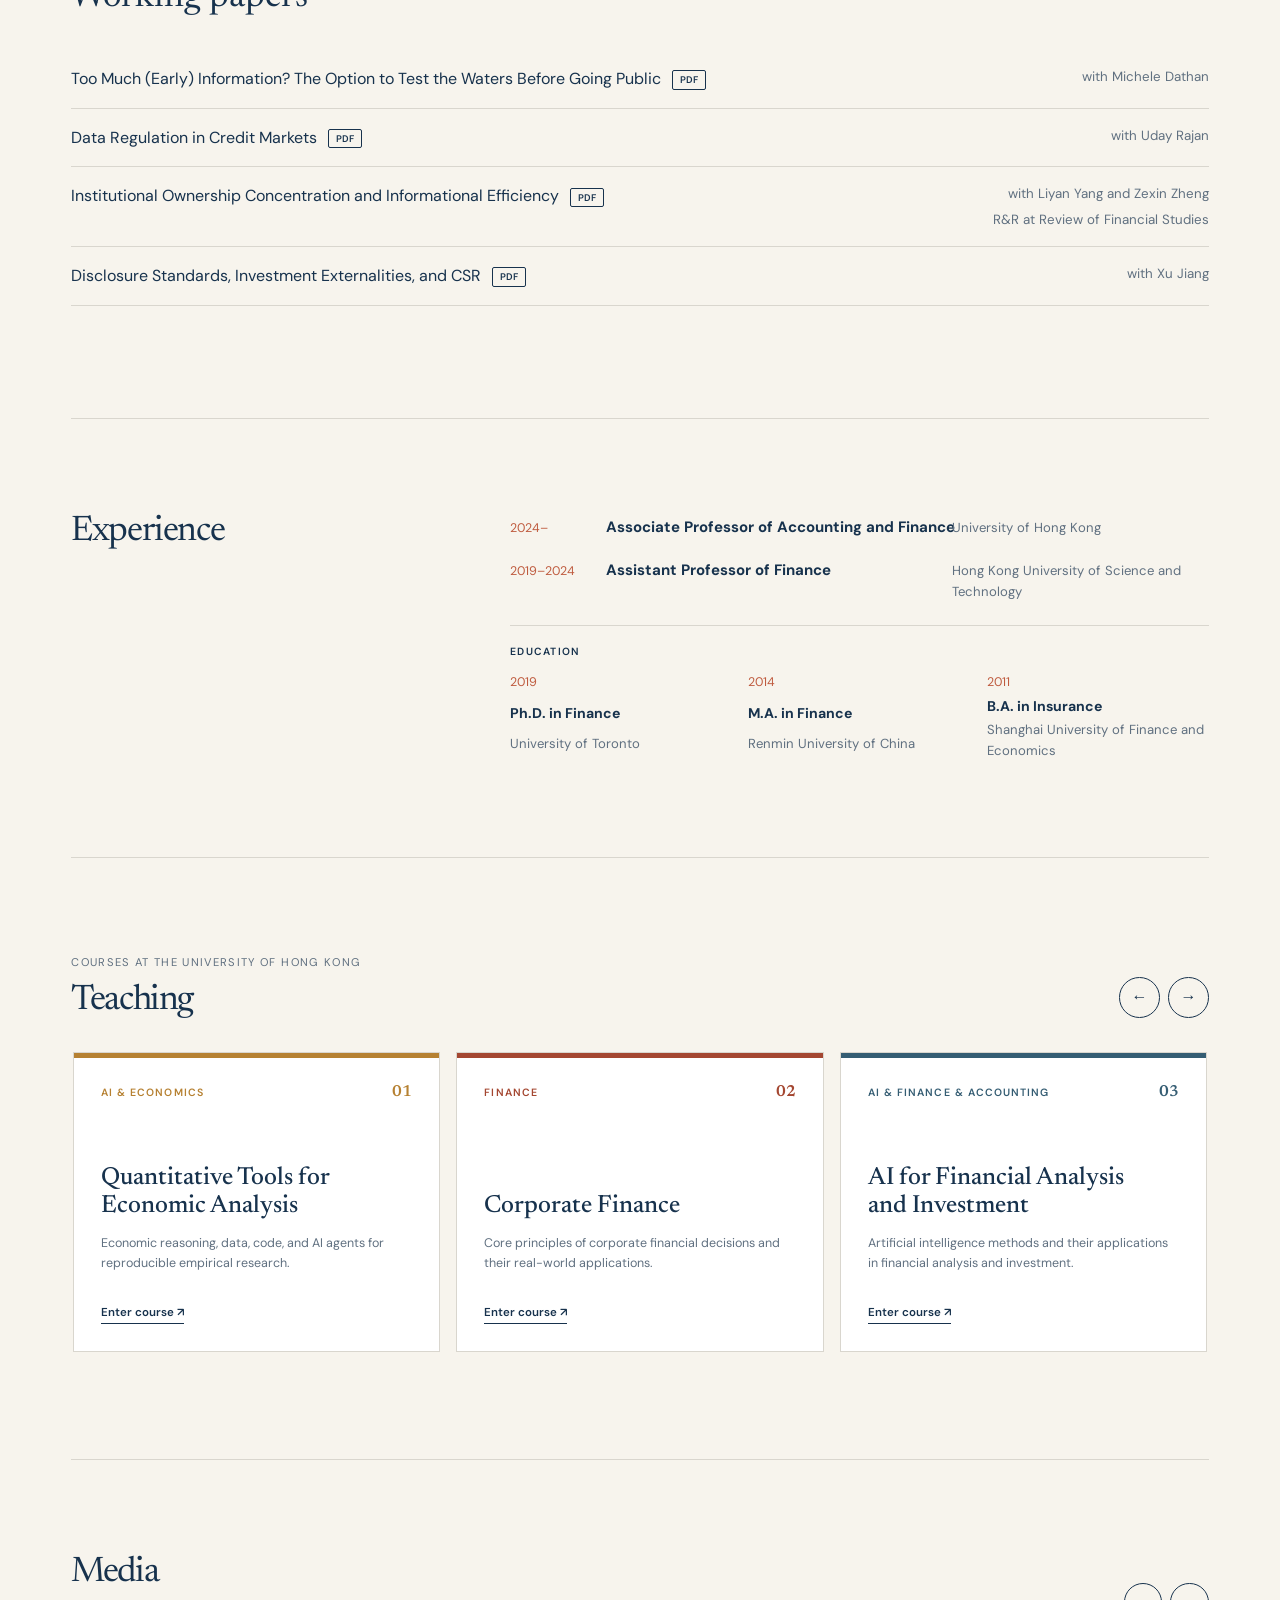
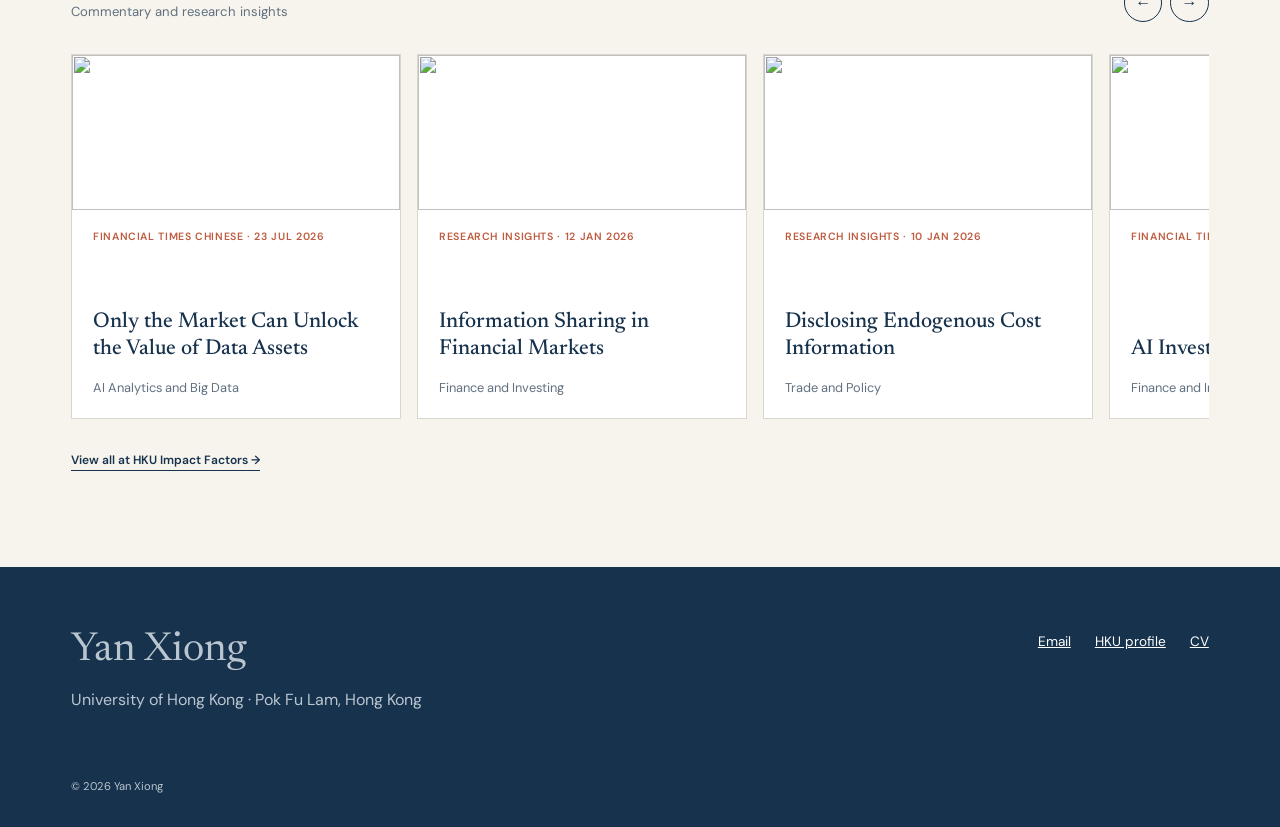
==== commit 48d1bc85: "Put ECON6067 first in teaching courses" ====
--- a/index.html
+++ b/index.html
@@ -149,23 +149,23 @@
         </div>
       </div>
       <div class="course-grid" tabindex="0" aria-label="Courses">
+          <article class="course-card course-card--econ">
+            <div class="course-card-top"><span>AI &amp; Economics</span><span class="course-number">01</span></div>
+            <h3>Quantitative Tools for Economic Analysis</h3>
+            <p>Economic reasoning, data, code, and AI agents for reproducible empirical research.</p>
+            <a class="course-link" href="https://yan-xiong-courses.protected-courses.workers.dev/quantitative-tools/">Enter course <span aria-hidden="true">↗</span></a>
+          </article>
           <article class="course-card course-card--finance">
-            <div class="course-card-top"><span>Finance</span><span class="course-number">01</span></div>
+            <div class="course-card-top"><span>Finance</span><span class="course-number">02</span></div>
             <h3>Corporate Finance</h3>
             <p>Core principles of corporate financial decisions and their real-world applications.</p>
             <a class="course-link" href="https://yan-xiong-courses.protected-courses.workers.dev/corporate-finance/">Enter course <span aria-hidden="true">↗</span></a>
           </article>
           <article class="course-card course-card--ai">
-            <div class="course-card-top"><span>AI &amp; Finance &amp; Accounting</span><span class="course-number">02</span></div>
+            <div class="course-card-top"><span>AI &amp; Finance &amp; Accounting</span><span class="course-number">03</span></div>
             <h3>AI for Financial Analysis and Investment</h3>
             <p>Artificial intelligence methods and their applications in financial analysis and investment.</p>
             <a class="course-link" href="https://yan-xiong-courses.protected-courses.workers.dev/ai-financial-analysis/">Enter course <span aria-hidden="true">↗</span></a>
-          </article>
-          <article class="course-card course-card--econ">
-            <div class="course-card-top"><span>AI &amp; Economics</span><span class="course-number">03</span></div>
-            <h3>Quantitative Tools for Economic Analysis</h3>
-            <p>Economic reasoning, data, code, and AI agents for reproducible empirical research.</p>
-            <a class="course-link" href="https://yan-xiong-courses.protected-courses.workers.dev/quantitative-tools/">Enter course <span aria-hidden="true">↗</span></a>
           </article>
       </div>
     </section>
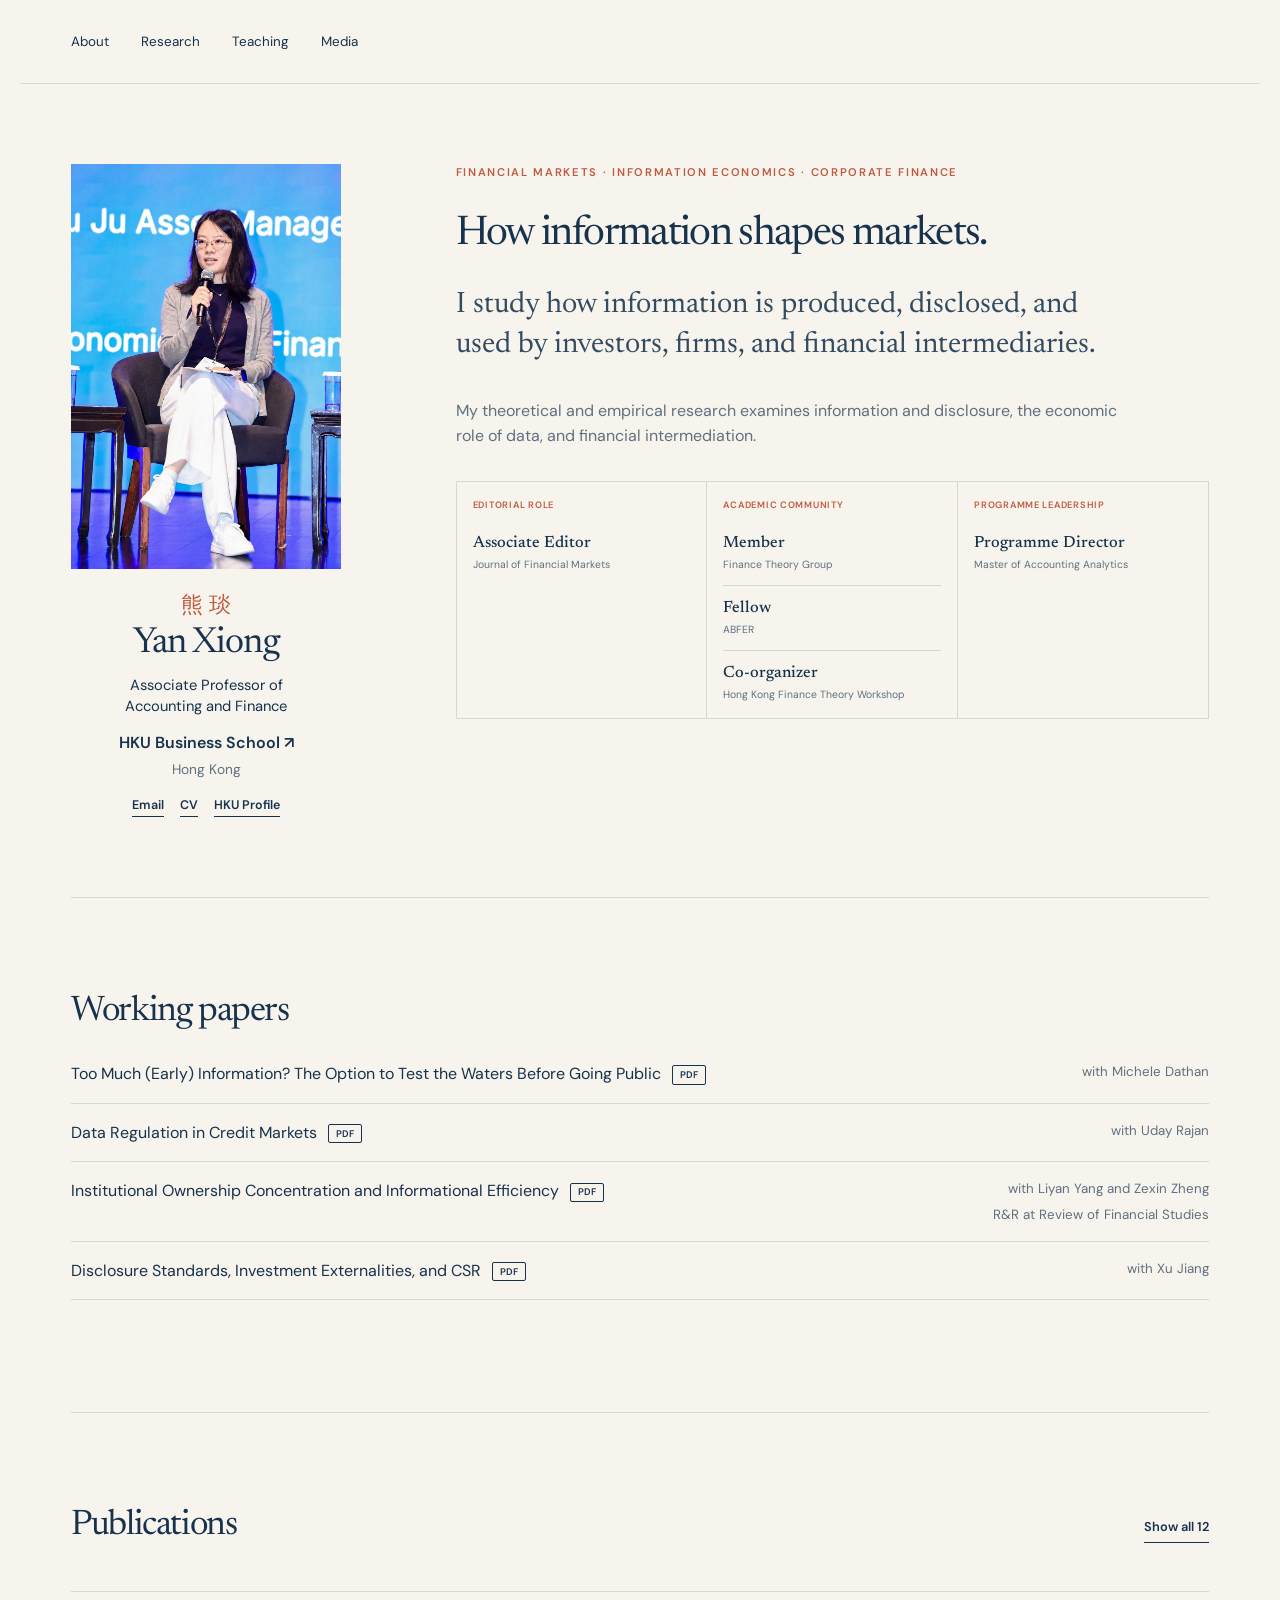
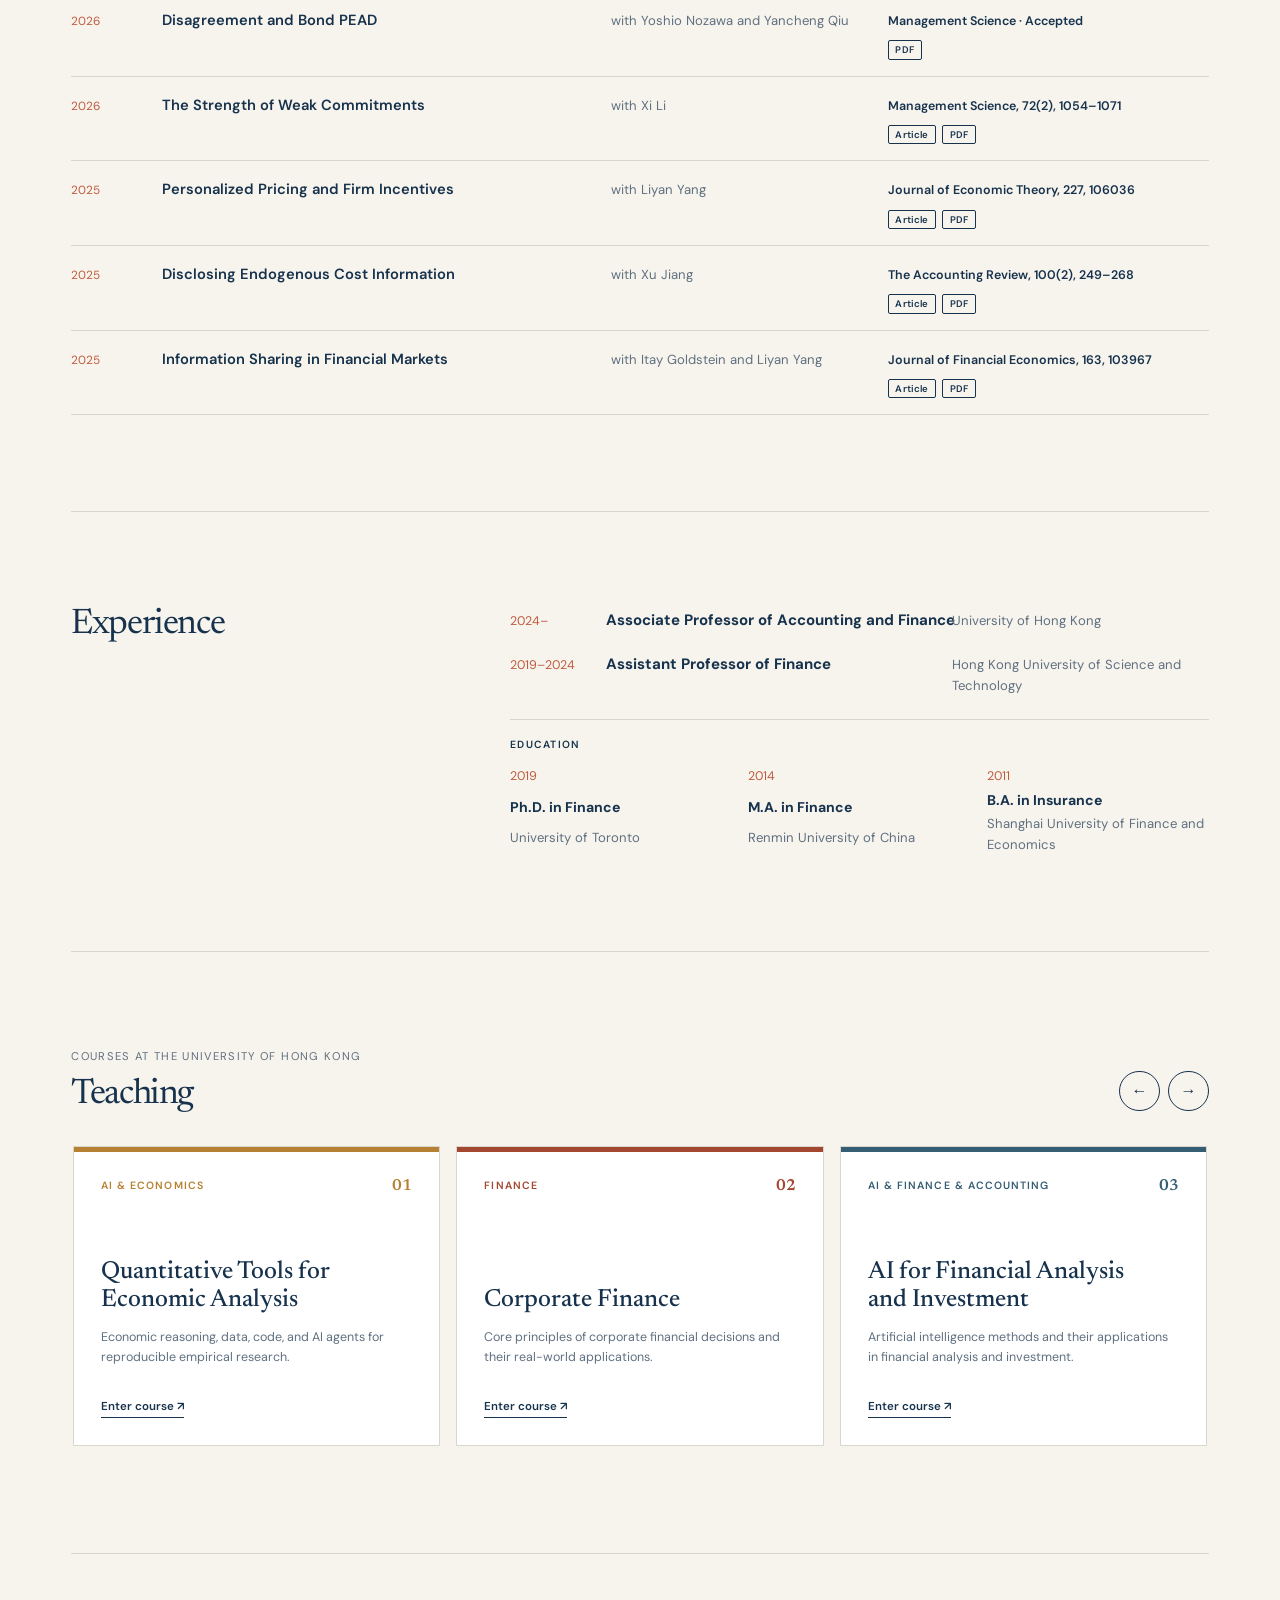
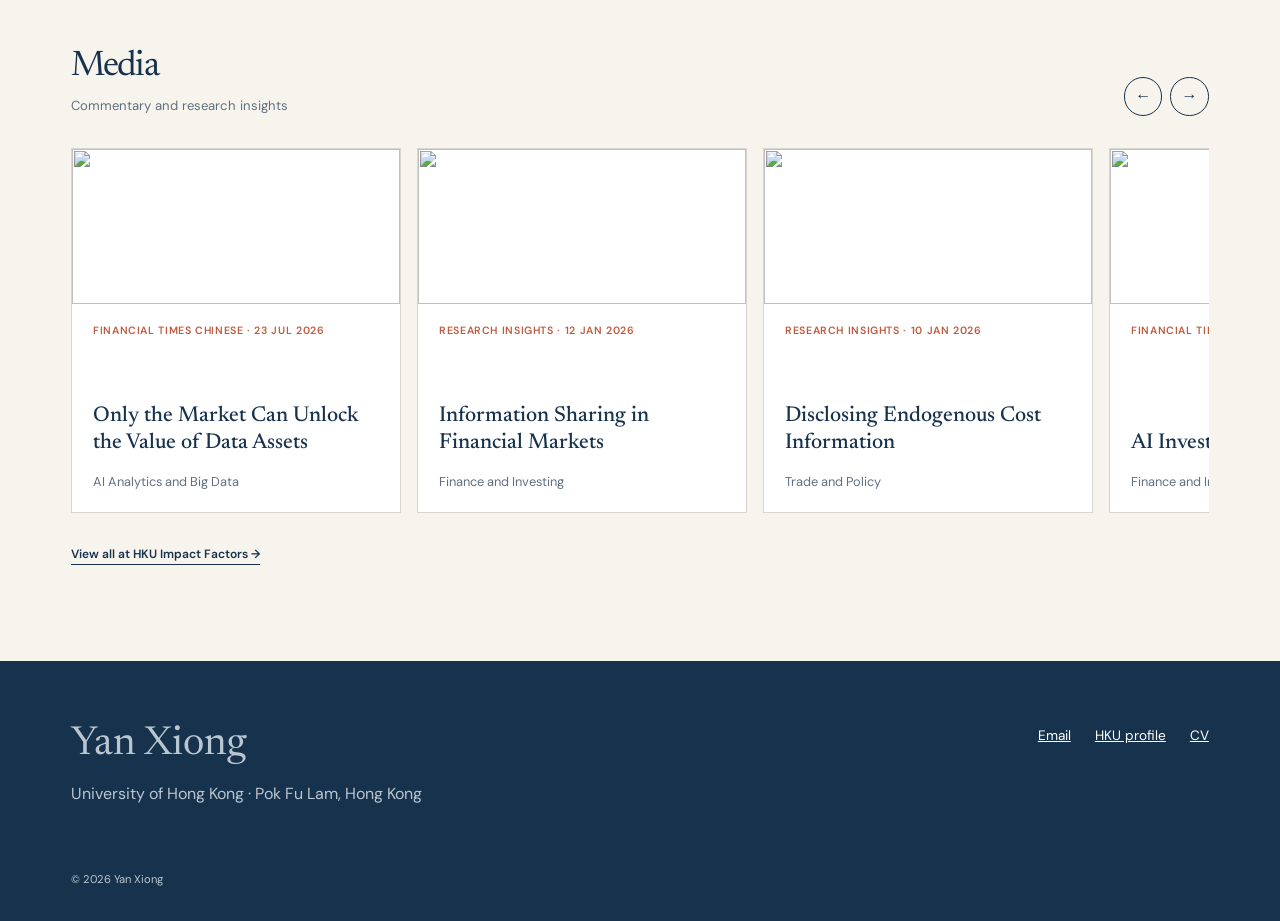
==== commit 4b59fd6b: "Prioritize working papers and add ABFER fellowship" ====
--- a/index.html
+++ b/index.html
@@ -15,7 +15,7 @@
   <link rel="preconnect" href="https://fonts.googleapis.com">
   <link rel="preconnect" href="https://fonts.gstatic.com" crossorigin>
   <link href="https://fonts.googleapis.com/css2?family=DM+Sans:wght@400;500;600&family=Newsreader:opsz,wght@6..72,400;6..72,500&display=swap" rel="stylesheet">
-  <link rel="stylesheet" href="styles.css?v=20260905-1">
+  <link rel="stylesheet" href="styles.css?v=20261125-1">
   <script type="application/ld+json">
   {
     "@context": "https://schema.org",
@@ -66,13 +66,23 @@
         <p class="hero-detail">My theoretical and empirical research examines information and disclosure, the economic role of data, and financial intermediation.</p>
         <div class="academic-roles" aria-label="Academic roles">
           <div class="academic-role"><span>Editorial role</span><a href="https://www.sciencedirect.com/journal/journal-of-financial-markets/about/editorial-board"><strong>Associate Editor</strong><small>Journal of Financial Markets</small></a></div>
-          <div class="academic-role"><span>Academic community</span><a href="https://www.financetheory.org/members/yan-xiong"><strong>Member</strong><small>Finance Theory Group</small></a><a class="secondary-role" href="https://sites.google.com/view/hongkongfinancetheoryworkshop"><strong>Co-organizer</strong><small>Hong Kong Finance Theory Workshop</small></a></div>
+          <div class="academic-role"><span>Academic community</span><a href="https://www.financetheory.org/members/yan-xiong"><strong>Member</strong><small>Finance Theory Group</small></a><a class="secondary-role" href="https://abfer.org/"><strong>Fellow</strong><small>ABFER</small></a><a class="secondary-role" href="https://sites.google.com/view/hongkongfinancetheoryworkshop"><strong>Co-organizer</strong><small>Hong Kong Finance Theory Workshop</small></a></div>
           <div class="academic-role"><span>Programme leadership</span><a href="https://masters.hkubs.hku.hk/our-programmes/master-of-accounting-analytics/"><strong>Programme Director</strong><small>Master of Accounting Analytics</small></a></div>
         </div>
       </div>
     </section>
 
-    <section class="section" id="research" aria-labelledby="publications-title">
+    <section class="section working-papers" id="research" aria-labelledby="working-papers-title">
+        <h2 id="working-papers-title">Working papers</h2>
+        <ul>
+          <li><span>Too Much (Early) Information? The Option to Test the Waters Before Going Public <a class="work-pdf" href="papers/too-much-early-information.pdf">PDF</a></span><small>with Michele Dathan</small></li>
+          <li><span>Data Regulation in Credit Markets <a class="work-pdf" href="papers/data-regulation-credit-markets.pdf">PDF</a></span><small>with Uday Rajan</small></li>
+          <li><span>Institutional Ownership Concentration and Informational Efficiency <a class="work-pdf" href="papers/institutional-ownership-concentration.pdf">PDF</a></span><small>with Liyan Yang and Zexin Zheng<br><strong class="revision-status">R&amp;R at Review of Financial Studies</strong></small></li>
+          <li><span>Disclosure Standards, Investment Externalities, and CSR <a class="work-pdf" href="papers/disclosure-standards-csr.pdf">PDF</a></span><small>with Xu Jiang</small></li>
+        </ul>
+    </section>
+
+    <section class="section" id="publications" aria-labelledby="publications-title">
       <div class="section-heading">
         <div>
           <h2 id="publications-title">Publications</h2>
@@ -112,16 +122,6 @@
         <li><div class="paper-year">2021</div><div><h3>Disclosure, Competition and Learning from Asset Prices</h3><p>with Liyan Yang</p><span class="journal">Journal of Economic Theory, 197, 105331</span><span class="paper-links"><a href="https://doi.org/10.1016/j.jet.2021.105331">Article</a><a href="published-papers/2021_DisclosureCompetition.pdf">PDF</a></span></div></li>
         <li><div class="paper-year">2021</div><div><div class="paper-title"><h3>Information Bias in the Proxy Advisory Market</h3><strong class="award">2022 RCFS Rising Scholar Award</strong></div><p>with Shichao Ma</p><span class="journal">Review of Corporate Finance Studies, 10(1), 82–135</span><span class="paper-links"><a href="https://doi.org/10.1093/rcfs/cfaa005">Article</a><a href="published-papers/2021_InfoBias.pdf">PDF</a></span></div></li>
       </ol>
-
-      <div class="working-papers">
-        <h3>Working papers</h3>
-        <ul>
-          <li><span>Too Much (Early) Information? The Option to Test the Waters Before Going Public <a class="work-pdf" href="papers/too-much-early-information.pdf">PDF</a></span><small>with Michele Dathan</small></li>
-          <li><span>Data Regulation in Credit Markets <a class="work-pdf" href="papers/data-regulation-credit-markets.pdf">PDF</a></span><small>with Uday Rajan</small></li>
-          <li><span>Institutional Ownership Concentration and Informational Efficiency <a class="work-pdf" href="papers/institutional-ownership-concentration.pdf">PDF</a></span><small>with Liyan Yang and Zexin Zheng<br><strong class="revision-status">R&amp;R at Review of Financial Studies</strong></small></li>
-          <li><span>Disclosure Standards, Investment Externalities, and CSR <a class="work-pdf" href="papers/disclosure-standards-csr.pdf">PDF</a></span><small>with Xu Jiang</small></li>
-        </ul>
-      </div>
     </section>
 
     <section class="section split experience-compact" id="experience" aria-labelledby="experience-title">
--- a/styles.css
+++ b/styles.css
@@ -102,8 +102,8 @@
 .work-pdf:hover,.work-pdf:focus-visible { background:var(--ink); color:white; }
 .work-pdf.pdf-disabled { border-color:var(--line); color:var(--muted); opacity:.7; cursor:not-allowed; }
 .award { display:table; margin-top:.35rem; padding:.18rem .45rem; border-radius:2px; background:#f1ddd5; color:#8f3f2c; font-size:.68rem; font-weight:600; line-height:1.35; }
-.working-papers { margin-top:5rem; margin-left:0; }
-.working-papers h3 { font:400 2.2rem "Newsreader",serif; }
+.working-papers { margin-left:0; }
+.working-papers h2 { font:400 2.2rem "Newsreader",serif; }
 .working-papers ul { list-style:none; padding:0; }
 .working-papers li { padding:1rem 0; border-bottom:1px solid var(--line); display:flex; justify-content:space-between; gap:2rem; }
 .working-papers small { color:var(--muted); max-width:42%; text-align:right; }
